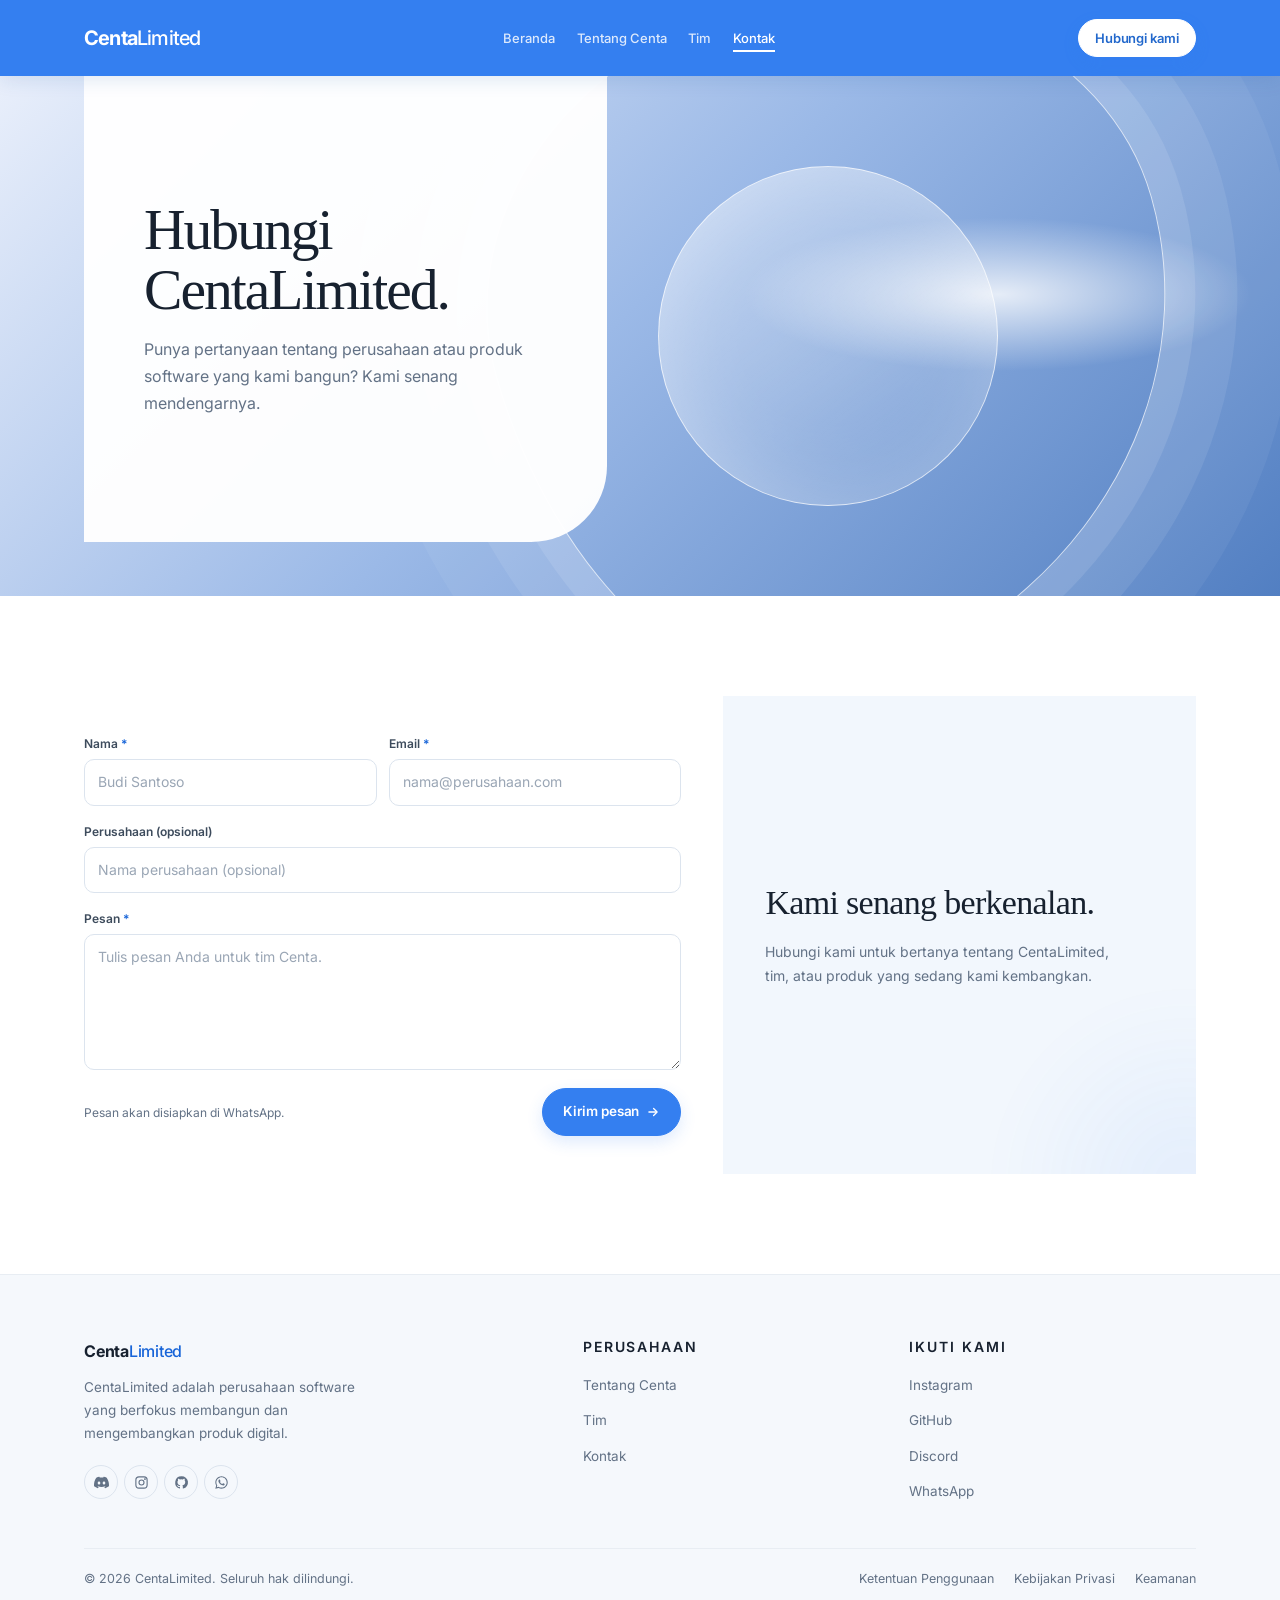
==== contact.html @ 68dae4d6 "Add files via upload" ====
<!DOCTYPE html>
<html lang="id"><head>
  <meta charset="UTF-8"><meta name="viewport" content="width=device-width, initial-scale=1, viewport-fit=cover"><meta name="theme-color" content="#347ff0">
  <meta name="description" content="Hubungi CentaLimited untuk bertanya tentang perusahaan, tim, atau produk software kami."><title>Kontak — CentaLimited</title>
  <link rel="preconnect" href="https://fonts.googleapis.com"><link rel="preconnect" href="https://fonts.gstatic.com" crossorigin><link href="https://fonts.googleapis.com/css2?family=Inter:wght@400;500;600;700;800&family=JetBrains+Mono:wght@400;500&display=swap" rel="stylesheet"><link rel="stylesheet" href="styles.css">
</head><body>
<header class="site-header" id="siteHeader">
  <nav class="nav" aria-label="Navigasi utama">
    <a href="index.html" class="logo" aria-label="CentaLimited">Centa<span class="muted">Limited</span></a>
    <ul class="nav-links" id="navLinks"><li><a href="index.html">Beranda</a></li><li><a href="why.html">Tentang Centa</a></li><li><a href="team.html">Tim</a></li><li><a href="contact.html" class="active" aria-current="page">Kontak</a></li></ul>
    <div class="nav-actions"><a href="contact.html" class="btn btn-sm nav-contact">Hubungi kami</a><button class="burger" id="burger" type="button" aria-label="Buka menu" aria-expanded="false" aria-controls="mobileDrawer"><span></span></button></div>
  </nav>
</header>
<div class="mobile-drawer" id="mobileDrawer"><ul><li><a href="index.html">Beranda</a></li><li><a href="why.html">Tentang Centa</a></li><li><a href="team.html">Tim</a></li><li><a href="contact.html" aria-current="page">Kontak</a></li></ul><div class="drawer-cta"><a href="https://wa.me/6287867738173" target="_blank" rel="noopener noreferrer" class="btn btn-ghost btn-block">Hubungi kami</a></div></div>
<main class="page-main content-page">
<section class="page-feature-hero page-feature-contact">
  <div class="page-feature-art" aria-hidden="true"></div>
  <div class="wrap page-feature-wrap">
    <div class="page-feature-panel">
      <h1>Hubungi CentaLimited.</h1>
      <p>Punya pertanyaan tentang perusahaan atau produk software yang kami bangun? Kami senang mendengarnya.</p>
    </div>
  </div>
</section>

<section class="section section-alt" id="contact">
    <div class="wrap">
      

      <div class="contact-wrap">
        <form class="contact-form" id="contactForm" novalidate>
          <div class="form-row">
            <div class="form-field">
              <label for="contact-name">Nama <span class="req">*</span></label>
              <input id="contact-name" name="name" type="text" placeholder="Budi Santoso" autocomplete="name" required>
            </div>
            <div class="form-field">
              <label for="contact-email">Email <span class="req">*</span></label>
              <input id="contact-email" name="email" type="email" placeholder="nama@perusahaan.com" autocomplete="email" required>
            </div>
          </div>

          <div class="form-field">
            <label for="contact-company">Perusahaan (opsional)</label>
            <input id="contact-company" name="company" type="text" placeholder="Nama perusahaan (opsional)" autocomplete="organization">
          </div>

          <div class="form-field">
            <label for="contact-message">Pesan <span class="req">*</span></label>
            <textarea id="contact-message" name="message" rows="5" placeholder="Tulis pesan Anda untuk tim Centa." required></textarea>
          </div>

          <div class="form-actions">
            <span class="form-note">Pesan akan disiapkan di WhatsApp.</span>
            <button type="submit" class="btn">
              Kirim pesan
              <svg viewBox="0 0 24 24" fill="none" stroke="currentColor" stroke-width="2.2" stroke-linecap="round" stroke-linejoin="round">
                <path d="M5 12h13"/>
                <path d="m13 6 6 6-6 6"/>
              </svg>
            </button>
          </div>
        </form>

        <aside class="contact-side">
          <div class="contact-side-inner">
            <h3>Kami senang berkenalan.</h3>
            <p>Hubungi kami untuk bertanya tentang CentaLimited, tim, atau produk yang sedang kami kembangkan.</p>

          </div>
        </aside>
      </div>
    </div>
  </section>
</main>
<footer class="site-footer">
  <div class="wrap">
    <div class="footer-top">
      <div class="footer-brand">
        <a href="index.html" class="logo" aria-label="Centa Limited">
          Centa<span class="muted">Limited</span>
        </a>
        <p>CentaLimited adalah perusahaan software yang berfokus membangun dan mengembangkan produk digital.</p>
        <div class="socials">
          <a href="https://discord.com/users/centa.ltd" target="_blank" rel="noopener noreferrer" aria-label="Discord">
            <svg viewBox="0 0 24 24" fill="currentColor"><path d="M20.317 4.369a19.79 19.79 0 0 0-4.885-1.515.074.074 0 0 0-.079.037c-.21.375-.444.864-.608 1.25a18.27 18.27 0 0 0-5.487 0 12.64 12.64 0 0 0-.617-1.25.077.077 0 0 0-.079-.037A19.736 19.736 0 0 0 3.677 4.37a.07.07 0 0 0-.032.027C.533 9.046-.32 13.58.099 18.057a.082.082 0 0 0 .031.057 19.9 19.9 0 0 0 5.993 3.03.078.078 0 0 0 .084-.028c.462-.63.874-1.295 1.226-1.994a.076.076 0 0 0-.041-.106 13.107 13.107 0 0 1-1.872-.892.077.077 0 0 1-.008-.128c.126-.094.252-.192.372-.291a.074.074 0 0 1 .077-.01c3.928 1.793 8.18 1.793 12.062 0a.074.074 0 0 1 .078.009c.12.099.246.198.373.292a.077.077 0 0 1-.006.127 12.3 12.3 0 0 1-1.873.891.077.077 0 0 0-.041.107c.36.698.772 1.362 1.225 1.993a.076.076 0 0 0 .084.028 19.839 19.839 0 0 0 6.002-3.03.077.077 0 0 0 .032-.054c.5-5.177-.838-9.674-3.549-13.66a.061.061 0 0 0-.031-.03zM8.02 15.33c-1.183 0-2.157-1.085-2.157-2.419 0-1.333.956-2.419 2.157-2.419 1.21 0 2.176 1.096 2.157 2.42 0 1.333-.956 2.418-2.157 2.418zm7.975 0c-1.183 0-2.157-1.085-2.157-2.419 0-1.333.955-2.419 2.157-2.419 1.21 0 2.176 1.096 2.157 2.42 0 1.333-.946 2.418-2.157 2.418z"/></svg>
          </a>
          <a href="https://instagram.com/centa.ltd" target="_blank" rel="noopener noreferrer" aria-label="Instagram">
            <svg viewBox="0 0 24 24" fill="none" stroke="currentColor" stroke-width="1.8"><rect x="3" y="3" width="18" height="18" rx="5"/><circle cx="12" cy="12" r="4"/><circle cx="17.5" cy="6.5" r="0.6" fill="currentColor"/></svg>
          </a>
          <a href="https://github.com/centalimited" target="_blank" rel="noopener noreferrer" aria-label="GitHub">
            <svg viewBox="0 0 24 24" fill="currentColor"><path d="M12 2a10 10 0 0 0-3.2 19.5c.5.1.7-.2.7-.5v-1.8c-2.8.6-3.4-1.3-3.4-1.3-.5-1.1-1.1-1.5-1.1-1.5-.9-.6.1-.6.1-.6 1 .1 1.5 1 1.5 1 .9 1.5 2.3 1.1 2.9.8.1-.6.4-1.1.6-1.3-2.2-.3-4.6-1.1-4.6-5 0-1.1.4-2 1-2.7-.1-.3-.5-1.3.1-2.6 0 0 .8-.3 2.7 1a9 9 0 0 1 4.9 0c1.9-1.3 2.7-1 2.7-1 .6 1.3.2 2.3.1 2.6.6.7 1 1.6 1 2.7 0 3.9-2.4 4.7-4.6 5 .4.3.7 1 .7 2v2.9c0 .3.2.6.7.5A10 10 0 0 0 12 2Z"/></svg>
          </a>
          <a href="https://wa.me/6287867738173" target="_blank" rel="noopener noreferrer" aria-label="WhatsApp">
            <svg viewBox="0 0 24 24" fill="currentColor"><path d="M19.05 4.91A9.816 9.816 0 0 0 12.04 2c-5.46 0-9.91 4.45-9.91 9.91 0 1.75.46 3.45 1.32 4.95L2.05 22l5.25-1.38c1.45.79 3.08 1.21 4.74 1.21 5.46 0 9.91-4.45 9.91-9.91 0-2.65-1.03-5.14-2.9-7.01zm-7.01 15.24c-1.48 0-2.93-.4-4.2-1.15l-.3-.18-3.12.82.83-3.04-.2-.31a8.264 8.264 0 0 1-1.26-4.38c0-4.54 3.7-8.24 8.24-8.24 2.2 0 4.27.86 5.82 2.42a8.183 8.183 0 0 1 2.41 5.83c.02 4.54-3.68 8.23-8.22 8.23zm4.52-6.16c-.25-.12-1.47-.72-1.69-.81-.23-.08-.39-.12-.56.12-.17.25-.64.81-.78.97-.14.17-.29.19-.54.06-.25-.12-1.05-.39-1.99-1.23-.74-.66-1.23-1.47-1.38-1.72-.14-.25-.02-.38.11-.51.11-.11.25-.29.37-.43.12-.14.17-.25.25-.41.08-.17.04-.31-.02-.43-.06-.12-.56-1.34-.76-1.84-.2-.48-.41-.42-.56-.43h-.48c-.17 0-.43.06-.66.31-.22.25-.86.85-.86 2.07 0 1.22.89 2.4 1.01 2.56.12.17 1.75 2.67 4.23 3.74.59.26 1.05.41 1.41.52.59.19 1.13.16 1.56.1.48-.07 1.47-.6 1.67-1.18.21-.58.21-1.07.14-1.18-.06-.11-.22-.17-.47-.29z"/></svg>
          </a>
        </div>
      </div>

      <div class="footer-col">
        <h4>Perusahaan</h4>
        <ul>
          <li><a href="why.html">Tentang Centa</a></li>
          <li><a href="team.html">Tim</a></li>
          <li><a href="contact.html">Kontak</a></li>
        </ul>
      </div>

      <div class="footer-col">
        <h4>Ikuti Kami</h4>
        <ul>
          <li><a href="https://instagram.com/centa.ltd" target="_blank" rel="noopener noreferrer">Instagram</a></li>
          <li><a href="https://github.com/centalimited" target="_blank" rel="noopener noreferrer">GitHub</a></li>
          <li><a href="https://discord.com/users/centa.ltd" target="_blank" rel="noopener noreferrer">Discord</a></li>
          <li><a href="https://wa.me/6287867738173" target="_blank" rel="noopener noreferrer">WhatsApp</a></li>
        </ul>
      </div>
    </div>

    <div class="footer-bottom">
      <p>© <span id="year">2026</span> CentaLimited. Seluruh hak dilindungi.</p>
      <div class="legal">
        <a href="legal.html#terms">Ketentuan Penggunaan</a>
        <a href="legal.html#privacy">Kebijakan Privasi</a>
        <a href="legal.html#security">Keamanan</a>
      </div>
    </div>
  </div>
</footer>
<button class="to-top" id="toTop" type="button" aria-label="Kembali ke atas"><svg viewBox="0 0 24 24" fill="none" stroke="currentColor" stroke-width="2.2" stroke-linecap="round" stroke-linejoin="round"><path d="M12 19V5"/><path d="m5 12 7-7 7 7"/></svg></button>
<script src="script.js" defer></script>
</body></html>
---- styles.css ----
:root{
  --accent:#4169E1;
  --accent-bright:#5A7FEF;
  --accent-line:rgba(65,105,225,0.28);
  --accent-dim:rgba(65,105,225,0.09);

  --bg:#030305;
  --bg-alt:#050508;
  --panel:#0a0b0e;
  --panel-2:#0e0f13;

  --border:#14151a;
  --border-2:#1e2028;
  --border-3:#2a2d38;

  --text:#e9ebef;
  --text-2:#c2c6cf;
  --text-dim:#8b8f9a;
  --text-faint:#5a5e68;
  --text-ghost:#3a3d47;

  --green:#34d399;

  --radius:8px;
  --radius-lg:12px;
  --radius-pill:999px;

  --maxw:1180px;
  --gutter:28px;

  --ease:cubic-bezier(.2,.6,.3,1);
  --font-sans:'Inter',-apple-system,BlinkMacSystemFont,'Segoe UI',Roboto,sans-serif;
  --font-mono:'JetBrains Mono',ui-monospace,monospace;
}

*,
*::before,
*::after{
  margin:0;
  padding:0;
  box-sizing:border-box;
}

html{
  scroll-behavior:smooth;
  scroll-padding-top:90px;
  -webkit-text-size-adjust:100%;
}

body{
  background:var(--bg);
  color:var(--text);
  font-family:var(--font-sans);
  font-size:15.5px;
  line-height:1.6;
  letter-spacing:-0.005em;
  overflow-x:hidden;
  -webkit-font-smoothing:antialiased;
  -moz-osx-font-smoothing:grayscale;
}

body::before{
  content:"";
  position:fixed;
  inset:0;
  background-image:
    linear-gradient(rgba(255,255,255,0.018) 1px, transparent 1px),
    linear-gradient(90deg, rgba(255,255,255,0.018) 1px, transparent 1px);
  background-size:80px 80px;
  -webkit-mask-image:radial-gradient(ellipse 90% 55% at 50% 0%, #000 0%, transparent 70%);
  mask-image:radial-gradient(ellipse 90% 55% at 50% 0%, #000 0%, transparent 70%);
  pointer-events:none;
  z-index:0;
}

a{color:inherit;text-decoration:none;}
ul{list-style:none;}
img{max-width:100%;display:block;height:auto;}
button{font:inherit;color:inherit;background:none;border:none;cursor:pointer;}
input,select,textarea{font:inherit;color:inherit;}

::selection{background:var(--accent);color:#fff;}
:focus-visible{outline:2px solid var(--accent-bright);outline-offset:3px;border-radius:4px;}

::-webkit-scrollbar{width:10px;height:10px;}
::-webkit-scrollbar-track{background:var(--bg);}
::-webkit-scrollbar-thumb{background:var(--border-2);border-radius:6px;border:2px solid var(--bg);}
::-webkit-scrollbar-thumb:hover{background:var(--border-3);}

.wrap{
  width:100%;
  max-width:var(--maxw);
  margin:0 auto;
  padding:0 var(--gutter);
  position:relative;
}

h1,h2,h3,h4{
  font-weight:700;
  line-height:1.2;
  letter-spacing:-0.02em;
  color:var(--text);
}

h1{font-size:clamp(34px,5.4vw,58px);letter-spacing:-0.03em;}
h2{font-size:clamp(24px,3.4vw,36px);letter-spacing:-0.025em;}
h3{font-size:17px;}

p{color:var(--text-dim);}

.section{
  position:relative;
  z-index:1;
  padding:96px 0;
}

.content-page > .section{
  padding:clamp(52px,7vw,76px) 0 clamp(60px,8vw,88px);
}

.content-page > .section > .wrap{
  max-width:1000px;
}

.content-page .section-head{
  max-width:720px;
  margin-bottom:36px;
}

.content-page .section-head h1{
  max-width:680px;
  margin-bottom:10px;
  font-size:clamp(32px,4.3vw,48px);
}

.content-page .section-desc{
  max-width:620px;
  font-size:15px;
}

.section-alt{
  background:var(--bg-alt);
  border-top:1px solid var(--border);
  border-bottom:1px solid var(--border);
}

.section-head{
  max-width:640px;
  margin-bottom:48px;
}

.section-head h2{
  margin-bottom:12px;
}

.section-desc{
  color:var(--text-dim);
  font-size:15.5px;
  line-height:1.7;
  max-width:560px;
}

.section-desc a{
  color:var(--accent-bright);
  text-decoration:underline;
  text-underline-offset:3px;
}

.announce{
  position:relative;
  z-index:60;
  background:#08090c;
  border-bottom:1px solid var(--border);
  color:var(--text-dim);
  font-size:13px;
  text-align:center;
  padding:9px 18px;
  letter-spacing:0.005em;
}

.announce a{
  color:var(--accent-bright);
  text-decoration:underline;
  text-underline-offset:3px;
  font-weight:500;
}

.announce a:hover{color:#fff;}

.site-header{
  position:sticky;
  top:0;
  z-index:50;
  background:rgba(3,3,5,0.78);
  backdrop-filter:blur(14px);
  -webkit-backdrop-filter:blur(14px);
  border-bottom:1px solid var(--border);
  transition:background .3s var(--ease), border-color .3s var(--ease);
}

.site-header.scrolled{
  background:rgba(3,3,5,0.92);
  border-bottom-color:var(--border-2);
}

.nav{
  display:flex;
  align-items:center;
  justify-content:space-between;
  height:68px;
  max-width:var(--maxw);
  margin:0 auto;
  padding:0 var(--gutter);
}

.logo{
  font-size:16px;
  font-weight:700;
  letter-spacing:-0.015em;
  color:var(--text);
  display:inline-flex;
  align-items:baseline;
  gap:0;
}

.logo .muted{color:var(--accent-bright);font-weight:500;margin-left:0;}

.nav-links{
  display:flex;
  align-items:center;
  gap:clamp(10px,1.4vw,20px);
}

.nav-links a{
  font-size:12.5px;
  color:var(--text-dim);
  font-weight:500;
  transition:color .2s var(--ease);
  position:relative;
}

.nav-links a:hover{color:var(--text);}

.nav-links a.active{color:var(--text);}

.nav-links a.active::after{
  content:"";
  position:absolute;
  left:0;
  right:0;
  bottom:-6px;
  height:1px;
  background:var(--accent);
}

.nav-actions{
  display:flex;
  align-items:center;
  gap:14px;
}

.support-link{
  font-size:13.5px;
  color:var(--text-dim);
  font-weight:500;
  transition:color .2s var(--ease);
}

.support-link:hover{color:var(--text);}

.burger{
  display:none;
  width:38px;
  height:38px;
  border:1px solid var(--border-2);
  border-radius:6px;
  align-items:center;
  justify-content:center;
  transition:border-color .2s var(--ease), background .2s var(--ease);
}

.burger:hover{
  border-color:var(--accent-line);
}

.burger span{
  position:relative;
  display:block;
  width:16px;
  height:1.5px;
  background:var(--text);
  border-radius:2px;
}

.burger span::before,
.burger span::after{
  content:"";
  position:absolute;
  left:0;
  width:16px;
  height:1.5px;
  background:var(--text);
  border-radius:2px;
  transition:transform .3s var(--ease), top .3s var(--ease);
}

.burger span::before{top:-5px;}
.burger span::after{top:5px;}

.burger.open span{background:transparent;}

.burger.open span::before{top:0;transform:rotate(45deg);}
.burger.open span::after{top:0;transform:rotate(-45deg);}

.mobile-drawer{
  position:fixed;
  top:68px;
  left:0;
  right:0;
  background:var(--bg-alt);
  border-bottom:1px solid var(--border);
  padding:18px var(--gutter) 24px;
  transform:translateY(-120%);
  opacity:0;
  visibility:hidden;
  transition:transform .35s var(--ease), opacity .25s var(--ease), visibility .25s;
  z-index:49;
  max-height:calc(100dvh - 68px);
  overflow-y:auto;
}

.mobile-drawer.open{
  transform:translateY(0);
  opacity:1;
  visibility:visible;
}

.mobile-drawer ul{
  display:flex;
  flex-direction:column;
  gap:2px;
  margin-bottom:16px;
}

.mobile-drawer a{
  display:block;
  padding:11px 10px;
  font-size:14.5px;
  font-weight:500;
  color:var(--text-2);
  border-radius:6px;
  transition:background .2s var(--ease), color .2s var(--ease);
}

.mobile-drawer a:hover{
  background:var(--accent-dim);
  color:var(--text);
}

.mobile-drawer .drawer-cta{
  display:flex;
  flex-direction:column;
  gap:8px;
  padding-top:14px;
  border-top:1px solid var(--border);
}

.btn{
  display:inline-flex;
  align-items:center;
  justify-content:center;
  gap:7px;
  font-size:13.5px;
  font-weight:600;
  letter-spacing:-0.005em;
  padding:10px 18px;
  border-radius:6px;
  border:1px solid transparent;
  background:var(--accent);
  color:#fff;
  cursor:pointer;
  white-space:nowrap;
  transition:background .2s var(--ease), border-color .2s var(--ease), transform .2s var(--ease);
}

.btn:hover{
  background:var(--accent-bright);
  transform:translateY(-1px);
}

.btn:active{transform:translateY(0);}

.btn svg{width:14px;height:14px;flex-shrink:0;}

.btn-ghost{
  background:transparent;
  color:var(--text);
  border:1px solid var(--border-2);
}

.btn-ghost:hover{
  background:rgba(255,255,255,0.02);
  border-color:var(--border-3);
}

.btn-sm{padding:8px 14px;font-size:13px;}
.btn-lg{padding:12px 22px;font-size:14px;}
.btn-block{width:100%;}

.hero{
  position:relative;
  z-index:1;
  padding:110px var(--gutter) 80px;
  text-align:center;
}

.hero-inner{
  max-width:var(--maxw);
  margin:0 auto;
}

.hero-title{
  font-size:clamp(34px,5.6vw,62px);
  font-weight:700;
  line-height:1.1;
  letter-spacing:-0.035em;
  max-width:860px;
  margin:0 auto 20px;
  min-height:2.3em;
  text-align:center;
}

.hero-sub{
  max-width:580px;
  margin:0 auto 32px;
  color:var(--text-dim);
  font-size:16px;
  line-height:1.7;
}

.hero-ctas{
  display:flex;
  gap:10px;
  justify-content:center;
  flex-wrap:wrap;
}

.stats{
  border-top:1px solid var(--border);
  border-bottom:1px solid var(--border);
  background:var(--bg-alt);
  position:relative;
  z-index:1;
}

.stats-grid{
  display:grid;
  grid-template-columns:repeat(4,1fr);
}

.stat{
  padding:32px 22px;
  text-align:center;
  border-right:1px solid var(--border);
  transition:background .25s var(--ease);
}

.stat:last-child{border-right:none;}

.stat:hover{background:rgba(255,255,255,0.01);}

.stat-value{
  font-size:clamp(26px,2.8vw,34px);
  font-weight:700;
  letter-spacing:-0.03em;
  color:var(--text);
  line-height:1.1;
  margin-bottom:4px;
}

.stat-value .suffix{
  color:var(--accent-bright);
  font-size:0.72em;
  margin-left:1px;
}

.stat-label{
  font-size:12.5px;
  color:var(--text-faint);
  font-weight:500;
}

.why-grid{
  display:grid;
  grid-template-columns:repeat(5,1fr);
  gap:1px;
  background:var(--border);
  border:1px solid var(--border);
  border-radius:var(--radius-lg);
  overflow:hidden;
}

.why-card{
  background:var(--panel);
  padding:26px 22px;
  display:flex;
  flex-direction:column;
  gap:10px;
  min-height:190px;
  transition:background .25s var(--ease);
}

.why-card:hover{background:var(--panel-2);}

.why-icon{
  width:32px;
  height:32px;
  color:var(--accent-bright);
  margin-bottom:6px;
}

.why-card h3{
  font-size:15px;
  font-weight:600;
}

.why-card p{
  font-size:13px;
  color:var(--text-dim);
  line-height:1.65;
}

.service-grid{
  display:grid;
  grid-template-columns:repeat(3,1fr);
  gap:14px;
}

.service-card{
  background:var(--panel);
  border:1px solid var(--border);
  border-radius:var(--radius-lg);
  padding:26px 24px;
  display:flex;
  flex-direction:column;
  gap:12px;
  transition:border-color .25s var(--ease), background .25s var(--ease);
}

.service-card:hover{
  border-color:var(--border-3);
  background:var(--panel-2);
}

.service-icon{
  width:36px;
  height:36px;
  border:1px solid var(--border-2);
  border-radius:6px;
  background:rgba(65,105,225,0.06);
  display:flex;
  align-items:center;
  justify-content:center;
  color:var(--accent-bright);
  flex-shrink:0;
}

.service-icon svg{width:17px;height:17px;}

.service-card h3{
  font-size:16px;
  font-weight:600;
}

.service-card p{
  font-size:13.5px;
  color:var(--text-dim);
  line-height:1.7;
  flex-grow:1;
}

.service-link{
  display:inline-flex;
  align-items:center;
  gap:5px;
  font-size:13px;
  font-weight:500;
  color:var(--accent-bright);
  margin-top:4px;
}

.service-link svg{
  width:13px;
  height:13px;
  transition:transform .25s var(--ease);
}

.service-card:hover .service-link svg{transform:translateX(3px);}

.process-list{
  display:grid;
  grid-template-columns:repeat(4,1fr);
  border-top:1px solid var(--border);
}

.process-step{
  padding:32px 24px 36px;
  border-right:1px solid var(--border);
  border-bottom:1px solid var(--border);
  transition:background .25s var(--ease);
}

.process-step:first-child{border-left:1px solid var(--border);}

.process-step:hover{background:rgba(255,255,255,0.01);}

.process-step h3{
  font-size:15.5px;
  font-weight:600;
  margin-bottom:8px;
}

.process-step p{
  font-size:13px;
  color:var(--text-dim);
  line-height:1.7;
}

.team-grid{
  display:grid;
  grid-template-columns:repeat(2,1fr);
  gap:16px;
  max-width:720px;
  margin:0 auto;
}

.team-card{
  background:var(--panel);
  border:1px solid var(--border);
  border-radius:var(--radius-lg);
  padding:20px;
  display:flex;
  flex-direction:column;
  gap:14px;
  transition:border-color .25s var(--ease);
}

.team-card:hover{border-color:var(--border-3);}

.team-photo{
  width:100%;
  aspect-ratio:1/1;
  border-radius:6px;
  background:var(--panel-2);
  border:1px solid var(--border);
  overflow:hidden;
  position:relative;
}

.team-photo img{
  width:100%;
  height:100%;
  object-fit:cover;
}

.team-photo .placeholder{
  position:absolute;
  inset:0;
  display:flex;
  align-items:center;
  justify-content:center;
  color:var(--text-ghost);
  font-family:var(--font-mono);
  font-size:14px;
  letter-spacing:0.1em;
}

.team-info{
  display:flex;
  flex-direction:column;
  gap:3px;
}

.team-role{
  font-size:11px;
  color:var(--accent-bright);
  font-weight:600;
  letter-spacing:0.1em;
  text-transform:uppercase;
}

.team-card h3{
  font-size:17px;
  font-weight:600;
}

.team-card p{
  font-size:13.5px;
  color:var(--text-dim);
  line-height:1.65;
  flex-grow:1;
}

.testi-grid{
  display:grid;
  grid-template-columns:repeat(3,1fr);
  gap:14px;
}

.testi-card{
  background:var(--panel);
  border:1px solid var(--border);
  border-radius:var(--radius-lg);
  padding:24px 22px;
  display:flex;
  flex-direction:column;
  gap:16px;
  transition:border-color .25s var(--ease);
}

.testi-card:hover{border-color:var(--border-3);}

.testi-stars{
  display:flex;
  gap:2px;
  color:var(--accent-bright);
}

.testi-stars svg{width:12px;height:12px;}

.testi-quote{
  font-size:14px;
  color:var(--text-2);
  line-height:1.75;
  flex-grow:1;
}

.testi-person{
  display:flex;
  align-items:center;
  gap:10px;
  padding-top:16px;
  border-top:1px solid var(--border);
}

.testi-avatar{
  width:32px;
  height:32px;
  border-radius:50%;
  background:var(--border-2);
  display:flex;
  align-items:center;
  justify-content:center;
  font-size:12px;
  font-weight:600;
  color:var(--text-2);
  flex-shrink:0;
}

.testi-meta{
  display:flex;
  flex-direction:column;
  gap:1px;
}

.testi-name{
  font-size:13.5px;
  font-weight:600;
  color:var(--text);
}

.testi-role{
  font-size:12px;
  color:var(--text-faint);
}

.faq-list{
  border-top:1px solid var(--border);
  max-width:780px;
  margin:0 auto;
}

.faq-item{border-bottom:1px solid var(--border);}

.faq-q{
  width:100%;
  display:flex;
  align-items:center;
  justify-content:space-between;
  gap:20px;
  padding:20px 2px;
  text-align:left;
  font-size:15px;
  font-weight:500;
  color:var(--text);
  transition:color .2s var(--ease);
}

.faq-q:hover{color:var(--accent-bright);}

.faq-q .plus{
  position:relative;
  width:18px;
  height:18px;
  flex-shrink:0;
}

.faq-q .plus::before,
.faq-q .plus::after{
  content:"";
  position:absolute;
  top:50%;
  left:50%;
  background:var(--text-dim);
  border-radius:2px;
  transition:transform .3s var(--ease), background .3s var(--ease);
}

.faq-q .plus::before{
  width:10px;
  height:1.5px;
  transform:translate(-50%,-50%);
}

.faq-q .plus::after{
  width:1.5px;
  height:10px;
  transform:translate(-50%,-50%);
}

.faq-item.open .faq-q{color:var(--text);}

.faq-item.open .faq-q .plus::before,
.faq-item.open .faq-q .plus::after{
  background:var(--accent-bright);
}

.faq-item.open .faq-q .plus::after{
  transform:translate(-50%,-50%) rotate(90deg);
}

.faq-a{
  max-height:0;
  overflow:hidden;
  transition:max-height .35s var(--ease);
}

.faq-a-inner{
  padding:0 2px 20px;
  font-size:14px;
  color:var(--text-dim);
  line-height:1.75;
  max-width:640px;
}

.contact-wrap{
  display:grid;
  grid-template-columns:1.1fr 0.9fr;
  border:1px solid var(--border);
  background:var(--panel);
  border-radius:var(--radius-lg);
  overflow:hidden;
}

.contact-form{
  padding:32px;
  border-right:1px solid var(--border);
  display:flex;
  flex-direction:column;
  gap:16px;
}

.form-row{
  display:grid;
  grid-template-columns:1fr 1fr;
  gap:12px;
}

.form-field{
  display:flex;
  flex-direction:column;
  gap:6px;
}

.form-field label{
  font-size:12px;
  font-weight:600;
  color:var(--text-2);
}

.form-field .req{color:var(--accent-bright);}

.form-field input,
.form-field select,
.form-field textarea{
  width:100%;
  border:1px solid var(--border-2);
  background:#08090c;
  color:var(--text);
  border-radius:6px;
  padding:11px 13px;
  font-size:14px;
  outline:none;
  transition:border-color .2s var(--ease), box-shadow .2s var(--ease);
  resize:vertical;
}

.form-field input::placeholder,
.form-field textarea::placeholder{color:var(--text-ghost);}

.form-field input:hover,
.form-field select:hover,
.form-field textarea:hover{border-color:var(--border-3);}

.form-field input:focus,
.form-field select:focus,
.form-field textarea:focus{
  border-color:var(--accent);
  box-shadow:0 0 0 3px var(--accent-dim);
}

.form-field select{
  appearance:none;
  -webkit-appearance:none;
  background-image:url("data:image/svg+xml,%3Csvg xmlns='http://www.w3.org/2000/svg' viewBox='0 0 24 24' fill='none' stroke='%235a5e68' stroke-width='2'%3E%3Cpath d='M6 9l6 6 6-6'/%3E%3C/svg%3E");
  background-repeat:no-repeat;
  background-position:right 12px center;
  background-size:14px;
  padding-right:36px;
  cursor:pointer;
}

.form-actions{
  display:flex;
  align-items:center;
  justify-content:space-between;
  gap:14px;
  margin-top:2px;
  flex-wrap:wrap;
}

.form-note{
  font-size:12px;
  color:var(--text-faint);
}

.contact-side{
  position:relative;
  overflow:hidden;
  background:#07080b;
  display:flex;
}

.contact-side::after{
  content:"";
  position:absolute;
  width:420px;
  height:420px;
  right:-200px;
  bottom:-220px;
  background:radial-gradient(circle, var(--accent), transparent 65%);
  opacity:0.10;
  filter:blur(30px);
  pointer-events:none;
}

.contact-side-inner{
  position:relative;
  z-index:2;
  padding:40px 36px;
  width:100%;
  display:flex;
  flex-direction:column;
  justify-content:center;
  gap:16px;
}

.contact-side h3{
  font-size:clamp(20px,2.2vw,26px);
  line-height:1.25;
  letter-spacing:-0.02em;
  max-width:340px;
}

.contact-side p{
  font-size:14px;
  line-height:1.7;
  color:var(--text-dim);
  max-width:360px;
}

.contact-info{
  display:flex;
  flex-direction:column;
  gap:10px;
  margin-top:12px;
  padding-top:20px;
  border-top:1px solid var(--border);
}

.contact-info-item{
  display:flex;
  align-items:center;
  gap:10px;
  font-size:13.5px;
  color:var(--text-dim);
  transition:color .2s var(--ease);
}

a.contact-info-item:hover{color:var(--text);}

.contact-info-item svg{
  width:15px;
  height:15px;
  color:var(--accent-bright);
  flex-shrink:0;
}

.cta-banner{
  position:relative;
  z-index:1;
  padding:0 var(--gutter);
  margin:40px 0;
}

.cta-inner{
  max-width:var(--maxw);
  margin:0 auto;
  background:#07080b;
  border:1px solid var(--border);
  border-radius:var(--radius-lg);
  padding:44px 40px;
  display:flex;
  align-items:center;
  justify-content:space-between;
  gap:28px;
  flex-wrap:wrap;
  position:relative;
  overflow:hidden;
}

.cta-inner::after{
  content:"";
  position:absolute;
  width:400px;
  height:400px;
  right:-160px;
  top:-140px;
  background:radial-gradient(circle, var(--accent), transparent 65%);
  opacity:0.10;
  filter:blur(30px);
  pointer-events:none;
}

.cta-content{
  position:relative;
  z-index:1;
  max-width:540px;
}

.cta-content h2{
  font-size:clamp(22px,2.6vw,28px);
  margin-bottom:8px;
}

.cta-content p{
  color:var(--text-dim);
  font-size:14.5px;
  line-height:1.7;
}

.cta-actions{
  position:relative;
  z-index:1;
  display:flex;
  gap:10px;
  flex-wrap:wrap;
}

.site-footer{
  position:relative;
  z-index:1;
  background:var(--bg-alt);
  border-top:1px solid var(--border);
}

.footer-top{
  display:grid;
  grid-template-columns:1.6fr 1fr 1fr;
  gap:40px;
  padding:64px 0 44px;
}

.footer-brand{max-width:300px;}

.footer-brand .logo{margin-bottom:12px;}

.footer-brand p{
  color:var(--text-dim);
  font-size:13.5px;
  line-height:1.7;
  margin-bottom:20px;
}

.socials{
  display:flex;
  gap:6px;
}

.socials a{
  width:34px;
  height:34px;
  border:1px solid var(--border-2);
  border-radius:6px;
  display:flex;
  align-items:center;
  justify-content:center;
  color:var(--text-dim);
  transition:all .2s var(--ease);
}

.socials a:hover{
  color:var(--accent-bright);
  border-color:var(--accent-line);
  background:var(--accent-dim);
}

.socials svg{width:15px;height:15px;}

.footer-col h4{
  font-size:12px;
  font-weight:600;
  letter-spacing:0.14em;
  text-transform:uppercase;
  color:var(--text-faint);
  margin-bottom:16px;
}

.footer-col ul{
  display:flex;
  flex-direction:column;
  gap:10px;
}

.footer-col a{
  font-size:13.5px;
  color:var(--text-dim);
  transition:color .2s var(--ease);
}

.footer-col a:hover{color:var(--accent-bright);}

.footer-bottom{
  border-top:1px solid var(--border);
  padding:20px 0;
  display:flex;
  align-items:center;
  justify-content:space-between;
  gap:14px;
  flex-wrap:wrap;
}

.footer-bottom p{
  font-size:12.5px;
  color:var(--text-faint);
}

.footer-bottom .legal{
  display:flex;
  gap:20px;
  flex-wrap:wrap;
}

.footer-bottom .legal a{
  font-size:12.5px;
  color:var(--text-faint);
  transition:color .2s var(--ease);
}

.footer-bottom .legal a:hover{color:var(--accent-bright);}

.to-top{
  position:fixed;
  bottom:22px;
  right:22px;
  z-index:90;
  width:40px;
  height:40px;
  border-radius:6px;
  background:var(--panel-2);
  border:1px solid var(--border-2);
  color:var(--text-dim);
  display:flex;
  align-items:center;
  justify-content:center;
  opacity:0;
  visibility:hidden;
  transform:translateY(10px);
  transition:all .3s var(--ease);
}

.to-top.visible{
  opacity:1;
  visibility:visible;
  transform:translateY(0);
}

.to-top:hover{
  color:var(--accent-bright);
  border-color:var(--accent-line);
}

.to-top svg{width:15px;height:15px;}

.reveal{
  opacity:0;
  transform:translateY(16px);
  transition:opacity .7s var(--ease), transform .7s var(--ease);
}

.reveal.visible{
  opacity:1;
  transform:translateY(0);
}

.reveal-delay-1{transition-delay:.06s;}
.reveal-delay-2{transition-delay:.12s;}
.reveal-delay-3{transition-delay:.18s;}
.reveal-delay-4{transition-delay:.24s;}

@media (max-width:1024px){
  .why-grid{grid-template-columns:repeat(3,1fr);}
  .service-grid{grid-template-columns:repeat(2,1fr);}
  .process-list{grid-template-columns:repeat(2,1fr);}
  .process-step:nth-child(2){border-right:1px solid var(--border);}
  .testi-grid{grid-template-columns:repeat(2,1fr);}
  .footer-top{grid-template-columns:1.4fr 1fr 1fr;gap:32px;}
  .footer-brand{grid-column:1 / -1;max-width:100%;}
}

@media (max-width:1100px){
  .nav-links{display:none;}
  .burger{display:inline-flex;}
  .support-link{display:none;}
  .nav-contact{display:none;}

  .stats-grid{grid-template-columns:repeat(2,1fr);}
  .stat:nth-child(2){border-right:none;}
  .stat:nth-child(1),
  .stat:nth-child(2){border-bottom:1px solid var(--border);}

  .contact-wrap{grid-template-columns:1fr;}
  .contact-form{border-right:none;border-bottom:1px solid var(--border);}

  .team-grid{grid-template-columns:1fr;max-width:400px;}
}

@media (max-width:720px){
  :root{--gutter:20px;}

  .section{padding:72px 0;}
  .section-head{margin-bottom:36px;}

  .hero{padding:80px var(--gutter) 60px;}

  .why-grid{grid-template-columns:repeat(2,1fr);}
  .why-card{min-height:auto;padding:22px 18px;}

  .service-grid{grid-template-columns:1fr;}

  .process-list{grid-template-columns:1fr;}
  .process-step{border-right:1px solid var(--border);}

  .testi-grid{grid-template-columns:1fr;}

  .form-row{grid-template-columns:1fr;}

  .contact-form{padding:24px 20px;}
  .contact-side-inner{padding:32px 24px;}

  .footer-top{grid-template-columns:1fr 1fr;gap:28px;padding:48px 0 36px;}
  .footer-brand{grid-column:1 / -1;}

  .footer-bottom{flex-direction:column;align-items:flex-start;gap:10px;}

  .cta-inner{padding:32px 22px;flex-direction:column;align-items:flex-start;}
}

@media (max-width:520px){
  .why-grid{grid-template-columns:1fr;}
  .stats-grid{grid-template-columns:1fr;}
  .stat{border-right:none;border-bottom:1px solid var(--border);padding:24px 18px;}
  .stat:last-child{border-bottom:none;}
  .footer-top{grid-template-columns:1fr;}

  .hero-title{font-size:clamp(28px,8vw,40px);min-height:3.2em;}
  .hero-ctas{flex-direction:column;align-items:stretch;}
  .hero-ctas .btn{width:100%;}

}

@media (prefers-reduced-motion: reduce){
  html{scroll-behavior:auto;}

  *,
  *::before,
  *::after{
    animation-duration:0.001ms !important;
    animation-iteration-count:1 !important;
    transition-duration:0.001ms !important;
  }

  .reveal{opacity:1;transform:none;}
}

  .legal-document{
    min-height:calc(100vh - 180px);
  }

  .legal-content{
    max-width:800px;
    margin:0 auto;
  }

  .legal-content > h1{
    margin-bottom:14px;
  }

  .legal-content > .section-desc{
    margin-bottom:36px;
  }

  .legal-entry{
    padding:28px 0;
    border-top:1px solid var(--border-2);
    scroll-margin-top:100px;
  }

  .legal-entry h2{
    margin-bottom:12px;
  }

  .legal-entry p + p{
    margin-top:12px;
  }

  .legal-entry a{
    color:var(--accent-bright);
    text-decoration:underline;
    text-underline-offset:3px;
  }

  .legal-back{
    display:inline-flex;
    margin-top:32px;
  }

:root{
  color-scheme:light;
  --accent:#347ff0;
  --accent-bright:#1764d8;
  --accent-line:rgba(52,127,240,.24);
  --accent-dim:rgba(52,127,240,.09);
  --bg:#fff;
  --bg-alt:#f5f8fc;
  --panel:#fff;
  --panel-2:#f7faff;
  --border:#e8edf3;
  --border-2:#dce4ee;
  --border-3:#c4d2e2;
  --text:#17212f;
  --text-2:#3d4b5c;
  --text-dim:#637286;
  --text-faint:#8794a5;
  --text-ghost:#9aa6b5;
  --green:#168a67;
  --radius:10px;
  --radius-lg:18px;
  --maxw:1240px;
  --gutter:clamp(20px,5vw,64px);
}

html{scroll-padding-top:80px;}

body{
  background:var(--bg);
  color:var(--text);
  font-size:16px;
  letter-spacing:0;
}

body::before{display:none;}

::selection{background:#347ff0;color:#fff;}

::-webkit-scrollbar-track{background:#f3f6fa;}
::-webkit-scrollbar-thumb{background:#cbd6e3;border-color:#f3f6fa;}
::-webkit-scrollbar-thumb:hover{background:#aab9ca;}

h1,h2,h3,h4{color:var(--text);}
h1,h2{font-family:Georgia,'Times New Roman',serif;font-weight:500;letter-spacing:-.035em;}
h1{font-size:clamp(40px,5.5vw,68px);line-height:1.04;}
h2{font-size:clamp(30px,3.6vw,46px);line-height:1.12;}
h3{font-size:18px;letter-spacing:-.015em;}
p{color:var(--text-dim);}

.section{padding:clamp(72px,9vw,120px) 0;}
.section-alt{background:var(--bg-alt);border-color:var(--border);}
.section-head{max-width:760px;margin-bottom:42px;}
.section-head h2{max-width:700px;margin-bottom:14px;}
.section-desc{font-size:16px;line-height:1.75;max-width:620px;color:var(--text-dim);}
.section-desc a{color:var(--accent-bright);}
.site-header{
  background:#347ff0;
  border:0;
  box-shadow:0 4px 18px rgba(21,80,160,.12);
  backdrop-filter:none;
  -webkit-backdrop-filter:none;
}

.site-header.scrolled{background:#2e76e7;border:0;}
.nav{height:76px;}
.site-header .logo{color:#fff;font-size:20px;letter-spacing:-.04em;}
.site-header .logo .muted{color:#fff;font-weight:500;}
.footer-brand .logo{color:var(--text);}
.footer-brand .logo .muted{color:var(--accent-bright);}
.nav-links{gap:clamp(12px,1.7vw,26px);}
.nav-links a{color:rgba(255,255,255,.83);font-size:13px;}
.nav-links a:hover,.nav-links a.active{color:#fff;}
.nav-links a.active::after{height:2px;background:#fff;}
.nav-actions .btn{background:#fff;color:#2268cc;border-color:#fff;}
.nav-actions .btn:hover{background:#eef5ff;border-color:#eef5ff;}
.burger{border-color:rgba(255,255,255,.38);}
.burger:hover{border-color:#fff;background:rgba(255,255,255,.12);}
.burger span,.burger span::before,.burger span::after{background:#fff;}
.burger.open span{background:transparent;}
.mobile-drawer{
  top:76px;
  background:#fff;
  border-bottom:1px solid var(--border);
  box-shadow:0 18px 32px rgba(22,42,72,.12);
  max-height:calc(100dvh - 76px);
}
.mobile-drawer a{color:var(--text-2);}
.mobile-drawer a:hover{background:#eff5ff;color:var(--accent-bright);}
.mobile-drawer .drawer-cta{border-color:var(--border);}
.mobile-drawer .btn-ghost{background:#fff;color:var(--text);border-color:var(--border-2);}

.btn{
  min-height:46px;
  padding:12px 20px;
  border-radius:var(--radius-pill);
  background:var(--accent);
  border-color:var(--accent);
  box-shadow:0 6px 16px rgba(52,127,240,.16);
}
.btn:hover{background:#206fe6;border-color:#206fe6;transform:translateY(-2px);}
.btn-ghost{background:transparent;color:var(--text);border-color:var(--border-2);box-shadow:none;}
.btn-ghost:hover{background:#f1f6fd;color:var(--text);border-color:#b9cbe0;}
.btn-sm{min-height:38px;padding:8px 16px;}
.btn-lg{min-height:50px;padding:14px 24px;font-size:14px;}

.hero{
  padding:clamp(64px,7vw,96px) var(--gutter) clamp(64px,6vw,88px);
  text-align:left;
  overflow:hidden;
  background:
    radial-gradient(ellipse at 78% 44%,rgba(91,160,255,.17),transparent 34%),
    linear-gradient(118deg,#f8fbff 0%,#f1f6fd 54%,#eaf3ff 100%);
}

.hero-inner{
  display:grid;
  grid-template-columns:minmax(0,1.05fr) minmax(320px,.95fr);
  align-items:center;
  gap:clamp(36px,7vw,96px);
  max-width:var(--maxw);
}

.hero-copy{position:relative;z-index:2;}
.hero-title{
  max-width:680px;
  min-height:1.15em;
  margin:0 0 22px;
  text-align:left;
  white-space:nowrap;
  font-size:clamp(42px,4.2vw,60px);
  line-height:1.02;
  letter-spacing:-.055em;
}
.hero-lead{max-width:490px;margin-bottom:30px;font-size:clamp(17px,1.8vw,20px);line-height:1.65;color:#586a80;}
.hero-ctas{justify-content:flex-start;gap:12px;}

.stats{background:#fff;border-color:var(--border);}
.stats-grid{grid-template-columns:repeat(4,minmax(0,1fr));}
.stat{padding:28px 16px;border-color:var(--border);}
.stat:hover,.process-step:hover{background:#f7faff;}
.stat-value{color:var(--text);}
.stat-label{color:var(--text-dim);}

.why-grid{gap:12px;background:transparent;border:0;border-radius:0;overflow:visible;}
.why-card,.service-card,.team-card,.testi-card{
  background:#fff;
  border:1px solid var(--border);
  border-radius:16px;
  box-shadow:0 6px 24px rgba(31,58,91,.035);
}
.why-card{min-height:220px;padding:28px 24px;}
.why-card:hover,.service-card:hover,.team-card:hover,.testi-card:hover{
  background:#fff;
  border-color:#c7d9ef;
  box-shadow:0 14px 36px rgba(31,83,145,.09);
  transform:translateY(-3px);
}
.why-icon,.service-icon,.service-link,.team-role,.testi-stars,.contact-info-item svg{color:var(--accent-bright);}
.why-card p,.service-card p,.team-card p{color:var(--text-dim);}
.service-grid{gap:18px;}
.service-card{padding:28px;gap:14px;}
.service-icon{width:44px;height:44px;border-radius:12px;background:#edf5ff;border-color:#dceaff;}
.service-icon svg{width:20px;height:20px;}
.service-card h3{font-size:19px;}
.service-card p{font-size:14px;line-height:1.75;}
.service-link{font-weight:600;}
.process-list{border-color:var(--border);}
.process-step{padding:30px 26px 34px;border-color:var(--border);}
.process-step p{color:var(--text-dim);}
.team-grid{gap:20px;max-width:800px;}
.team-card{padding:16px;gap:16px;}
.team-photo{aspect-ratio:1.18;border:0;border-radius:12px;background:#eef4fb;}
.team-card h3{color:var(--text);}
.testi-grid{gap:18px;}
.testi-card{padding:28px 26px;gap:18px;}
.testi-quote{color:var(--text-2);}
.testi-person{border-color:var(--border);}
.testi-avatar{background:#edf4ff;color:var(--accent-bright);}
.testi-name{color:var(--text);}
.testi-role{color:var(--text-dim);}
.faq-list{border-color:var(--border);}
.faq-item{border-color:var(--border);}
.faq-q{color:var(--text);font-size:16px;padding:22px 4px;}
.faq-a-inner{color:var(--text-dim);font-size:15px;}
.faq-q .plus::before,.faq-q .plus::after{background:#7b8da3;}

.contact-wrap{background:#fff;border:1px solid var(--border);border-radius:18px;box-shadow:0 12px 38px rgba(31,58,91,.06);}
.contact-form{border-color:var(--border);}
.form-field label{color:var(--text-2);}
.form-field input,.form-field select,.form-field textarea{
  background:#fff;
  color:var(--text);
  border-color:var(--border-2);
  border-radius:10px;
}
.form-field input::placeholder,.form-field textarea::placeholder{color:#9aa6b5;}
.form-field select{background-color:#fff;}
.form-note{color:var(--text-dim);}
.contact-side{background:#f0f6ff;}
.contact-side::after{opacity:.08;}
.contact-side h3{font-family:Georgia,'Times New Roman',serif;font-weight:500;font-size:clamp(24px,2.8vw,34px);}
.contact-side p,.contact-info-item{color:var(--text-dim);}
.contact-info{border-color:#dce6f2;}
.contact-info-item:hover{color:var(--text);}

.cta-banner{margin:clamp(24px,5vw,64px) 0;}
.cta-inner{
  background:#edf5ff;
  border:1px solid #e0edfc;
  border-radius:22px;
  padding:clamp(30px,5vw,56px);
}
.cta-inner::after{opacity:.09;}
.cta-content h2{font-family:Georgia,'Times New Roman',serif;font-weight:500;font-size:clamp(28px,3vw,40px);}
.cta-content p{color:var(--text-dim);}

.site-footer{background:#f5f8fc;border-color:var(--border);}
.footer-brand p,.footer-col a,.footer-bottom p,.footer-bottom .legal a{color:var(--text-dim);}
.footer-col h4{color:var(--text);font-size:14px;}
.footer-col a:hover,.footer-bottom .legal a:hover{color:var(--accent-bright);}
.socials a{color:var(--text-dim);border-color:var(--border-2);border-radius:50%;}
.socials a:hover{color:var(--accent-bright);border-color:#b5d1f5;background:#edf5ff;}
.footer-bottom{border-color:var(--border);}
.legal-entry{border-color:var(--border-2);}
.legal-entry p{color:var(--text-dim);}
.legal-entry a{color:var(--accent-bright);}
.legal-back{margin-bottom:8px;}
.to-top{background:#fff;border-color:var(--border-2);color:var(--text-dim);box-shadow:0 6px 20px rgba(24,50,80,.12);}
.to-top:hover{background:var(--accent);border-color:var(--accent);color:#fff;}

@media (max-width:1100px){
  .nav{height:68px;}
  .site-header .mobile-drawer{top:68px;max-height:calc(100dvh - 68px);}
}

@media (max-width:1100px){
  .hero-inner{grid-template-columns:1fr;gap:28px;}
  .hero-copy{max-width:840px;}
  .hero-title{font-size:clamp(48px,6vw,68px);}
}

@media (max-width:720px){
  .hero{padding:64px var(--gutter) 60px;}
  .hero-inner{grid-template-columns:1fr;gap:24px;}

  .hero-title{min-height:1.15em;margin-bottom:14px;font-size:clamp(38px,8.5vw,54px);}
  .hero-lead{font-size:17px;margin-bottom:24px;}
  .content-page > .section{padding:54px 0 68px;}
  .section-head{margin-bottom:32px;}
  .content-page .section-head{margin-bottom:30px;}
  .why-card{padding:24px 20px;}
  .stats-grid{grid-template-columns:repeat(2,minmax(0,1fr));}
  .stat:nth-child(2){border-right:0;}
  .stat:nth-child(1),.stat:nth-child(2){border-bottom:1px solid var(--border);}
}

@media (max-width:520px){
  .nav{height:64px;}
  .site-header .mobile-drawer{top:64px;max-height:calc(100dvh - 64px);}
  .logo{font-size:19px;}
  .hero{padding-top:54px;}
  .hero-title{font-size:clamp(34px,10.2vw,44px);min-height:1.15em;}
  .hero-ctas{flex-direction:column;align-items:stretch;}
  .hero-ctas .btn{width:100%;}
  .why-grid{grid-template-columns:1fr;gap:12px;}
  .why-card{min-height:0;}
  .service-grid,.testi-grid,.process-list{grid-template-columns:1fr;}
  .process-step,.process-step:first-child{border:0;border-bottom:1px solid var(--border);}
  .process-step:last-child{border-bottom:0;}
  .contact-form{padding:22px 18px;}
  .contact-side-inner{padding:30px 22px;}
  .footer-top{padding-top:44px;}
}

@media (prefers-reduced-motion:reduce){
  .why-card:hover,.service-card:hover,.team-card:hover,.testi-card:hover{transform:none;}
}

.home-hero{
  position:relative;
  min-height:clamp(480px,52vw,660px);
  padding:0 var(--gutter);
  display:flex;
  align-items:stretch;
  overflow:hidden;
  isolation:isolate;
  background:#244c77;
}

.hero-backdrop{
  position:absolute;
  inset:0;
  z-index:-2;
  width:100%;
  height:100%;
  overflow:hidden;
  background:
    linear-gradient(90deg,transparent 0 46%,rgba(255,255,255,.12) 46.2%,transparent 47%),
    radial-gradient(ellipse at 66% 42%,rgba(255,255,255,.9),rgba(255,255,255,.48) 17%,transparent 32%),
    linear-gradient(128deg,#d8edf9 0%,#8dc4dd 45%,#438caf 100%);
}
.hero-backdrop::before{
  content:"";
  position:absolute;
  width:min(68vw,820px);
  aspect-ratio:1;
  top:50%;
  right:8%;
  transform:translateY(-50%);
  border:1px solid rgba(255,255,255,.78);
  border-radius:50%;
  box-shadow:0 0 0 28px rgba(255,255,255,.10),0 0 0 62px rgba(255,255,255,.08),0 0 0 112px rgba(255,255,255,.06);
}
.hero-backdrop::after{
  content:"";
  position:absolute;
  width:min(27vw,330px);
  aspect-ratio:1;
  top:50%;
  right:22%;
  transform:translateY(-50%);
  border:1px solid rgba(255,255,255,.8);
  border-radius:50%;
  background:linear-gradient(145deg,rgba(255,255,255,.48),rgba(255,255,255,.05));
  box-shadow:inset 0 0 72px rgba(255,255,255,.25);
}

.home-hero::after{
  content:"";
  position:absolute;
  inset:0;
  z-index:-1;
  background:
    linear-gradient(180deg,transparent 72%,rgba(184,216,232,.92) 100%),
    linear-gradient(90deg,rgba(255,255,255,.06),transparent 55%,rgba(28,87,124,.08));
  pointer-events:none;
}

.home-hero .hero-inner{
  width:100%;
  min-height:inherit;
  position:relative;
  display:block;
}

.home-hero .hero-copy{
  position:absolute;
  top:0;
  left:0;
  width:min(50%,580px);
  min-height:calc(100% - 90px);
  padding:clamp(30px,4.4vw,58px);
  display:flex;
  flex-direction:column;
  justify-content:center;
  background:rgba(255,255,255,.97);
  border-radius:0 0 92px 0;
}

.home-hero .hero-title{
  min-height:0;
  max-width:470px;
  margin:0 0 18px;
  font-size:clamp(40px,4.5vw,58px);
  line-height:1.03;
  white-space:normal;
}
.home-hero .hero-lead{
  max-width:420px;
  margin-bottom:26px;
  font-size:clamp(16px,1.6vw,19px);
}
.home-hero .hero-ctas{gap:10px;}
.home-hero .hero-ctas .btn{min-height:44px;padding:11px 18px;}
.home-hero .hero-ctas .btn-ghost{background:#fff;}

.hero-caption{
  position:absolute;
  right:0;
  bottom:18px;
  min-width:260px;
  min-height:64px;
  padding:0 22px;
  display:flex;
  align-items:center;
  justify-content:space-between;
  gap:24px;
  background:#fff;
  color:var(--text);
  font-size:11px;
  font-weight:700;
  letter-spacing:.1em;
  transition:color .2s ease,background .2s ease;
}
.hero-caption span:last-child{font-size:20px;color:var(--accent-bright);}
.hero-caption:hover{background:#f3f8ff;color:var(--accent-bright);}

.stats{border:0;}
.stats-grid{max-width:var(--maxw);margin:auto;}
.stat{position:relative;border-right:0;}
.stat::after{
  content:"";
  position:absolute;
  top:25%;
  right:0;
  height:50%;
  border-right:1px solid var(--border);
}
.stat:last-child::after{display:none;}

.home-stories{padding-top:clamp(80px,10vw,130px);}
.story-heading{max-width:760px;margin-bottom:44px;}
.story-heading h2{max-width:660px;font-size:clamp(34px,4.2vw,52px);}
.story-grid{
  display:grid;
  grid-template-columns:repeat(2,minmax(0,1fr));
  gap:28px;
}
.story-card{
  min-width:0;
  display:flex;
  flex-direction:column;
  align-items:stretch;
  gap:20px;
  padding-bottom:22px;
  border-bottom:1px solid var(--border);
}
.story-card-main{
  display:flex;
  padding:0 0 22px;
}
.story-image{
  min-height:190px;
  position:relative;
  overflow:hidden;
  display:flex;
  align-items:flex-end;
  padding:22px;
  background:#e5effa;
  color:#fff;
  font-family:var(--font-mono);
  font-size:10px;
  letter-spacing:.14em;
}
.story-card-main .story-image{min-height:300px;}
.story-image::before,.story-image::after{content:"";position:absolute;pointer-events:none;}
.story-image::before{
  inset:0;
  background:
    radial-gradient(ellipse at 70% 35%,rgba(255,255,255,.72),transparent 26%),
    linear-gradient(132deg,#bad8f7 0%,#6ba6e8 46%,#255d9e 100%);
}
.story-image::after{
  width:54%;
  aspect-ratio:1;
  top:14%;
  right:9%;
  border:1px solid rgba(255,255,255,.62);
  border-radius:50%;
  box-shadow:0 0 0 26px rgba(255,255,255,.08),0 0 0 56px rgba(255,255,255,.06);
}
.story-image-company::before{
  background:
    linear-gradient(135deg,transparent 38%,rgba(255,255,255,.24) 38.2%,transparent 38.8%),
    radial-gradient(ellipse at 67% 35%,#d8eaff 0%,#7db5ee 23%,#2e6eae 66%,#174a7d 100%);
}
.story-image-people{padding:0;background:#d6e6f6;}
.story-image-people::before,.story-image-people::after{display:none;}
.story-image-people img{position:absolute;inset:0;width:100%;height:100%;object-fit:cover;object-position:center 28%;}
.story-copy{min-width:0;}
.story-card-main .story-copy{width:100%;padding:0 4px;}
.story-copy h3{
  margin-bottom:12px;
  font-family:Georgia,'Times New Roman',serif;
  font-size:clamp(22px,2.3vw,29px);
  font-weight:500;
  line-height:1.18;
}
.story-card:not(.story-card-main) .story-copy h3{font-size:clamp(22px,2.3vw,29px);}
.story-link{
  display:inline-flex;
  align-items:center;
  gap:12px;
  color:var(--accent-bright);
  font-size:12px;
  font-weight:700;
}
.story-link b{font-size:18px;font-weight:400;transition:transform .2s ease;}
.story-card:hover .story-link b{transform:translateX(4px);}
.all-pages-link{
  display:flex;
  justify-content:space-between;
  align-items:center;
  max-width:400px;
  margin:42px auto 0;
  padding:18px 0;
  border-top:1px solid var(--border);
  border-bottom:1px solid var(--border);
  color:var(--text);
  font-family:Georgia,'Times New Roman',serif;
  font-size:20px;
}
.all-pages-link span{color:var(--accent-bright);font-family:var(--font-sans);font-size:24px;}

.cta-banner{margin:32px 0 72px;}
.cta-inner{
  border:0;
  border-radius:0;
  border-left:5px solid var(--accent);
  background:#f2f7fd;
  box-shadow:none;
}
.cta-inner::after{display:none;}

.page-feature-hero{
  position:relative;
  min-height:clamp(400px,43vw,520px);
  overflow:hidden;
  isolation:isolate;
  background:#d8e9fb;
}
.page-feature-art{
  position:absolute;
  inset:0;
  z-index:-2;
  overflow:hidden;
  background:
    radial-gradient(ellipse at 78% 38%,rgba(255,255,255,.82),transparent 17%),
    radial-gradient(ellipse at 78% 38%,rgba(255,255,255,.32),transparent 38%),
    linear-gradient(125deg,#d7e8fb 0%,#90bee9 42%,#4388ca 100%);
}
.page-feature-art::before{
  content:"";
  position:absolute;
  width:min(56vw,680px);
  aspect-ratio:1;
  top:50%;
  right:8%;
  transform:translateY(-50%) rotate(-16deg);
  border:1px solid rgba(255,255,255,.72);
  border-radius:48% 52% 63% 37% / 42% 43% 57% 58%;
  box-shadow:0 0 0 30px rgba(255,255,255,.10),0 0 0 72px rgba(255,255,255,.08),0 0 0 130px rgba(255,255,255,.05);
}
.page-feature-art::after{
  content:"";
  position:absolute;
  width:min(28vw,340px);
  aspect-ratio:1;
  top:50%;
  right:22%;
  transform:translateY(-50%);
  border:1px solid rgba(255,255,255,.72);
  border-radius:50%;
  background:linear-gradient(145deg,rgba(255,255,255,.42),rgba(255,255,255,.04));
  box-shadow:inset 0 0 80px rgba(255,255,255,.25);
}
.page-feature-wrap{
  min-height:inherit;
  display:flex;
  align-items:stretch;
}
.page-feature-panel{
  width:min(47%,550px);
  min-height:calc(clamp(400px,43vw,520px) - 54px);
  align-self:flex-start;
  padding:clamp(32px,5vw,60px);
  background:rgba(255,255,255,.97);
  border-radius:0 0 76px 0;
  display:flex;
  flex-direction:column;
  justify-content:center;
}
.page-feature-panel h1{margin:0 0 16px;font-size:clamp(38px,4.5vw,58px);line-height:1.04;}
.page-feature-panel p{max-width:420px;color:var(--text-dim);font-size:16px;line-height:1.7;}
.page-feature-why .page-feature-art{background:radial-gradient(ellipse at 77% 48%,#fff 0%,rgba(255,255,255,.25) 23%,transparent 42%),linear-gradient(125deg,#e1eafa,#a4c5ee 49%,#6795d4);}
.page-feature-services .page-feature-art{background:radial-gradient(ellipse at 78% 43%,rgba(255,255,255,.8),transparent 18%),linear-gradient(135deg,#e1f0fb,#8ec5df 48%,#357eaa);}
.page-feature-process .page-feature-art{background:radial-gradient(ellipse at 78% 40%,rgba(255,255,255,.78),transparent 18%),linear-gradient(135deg,#e8eefb,#a9bce9 48%,#6f83c4);}
.page-feature-team .page-feature-art{
  background:
    linear-gradient(90deg,rgba(22,47,75,.02),rgba(22,47,75,.02)),
    url("yudiardata.jpg") center 28% / cover no-repeat,
    #7297ba;
}
.page-feature-team .page-feature-art::before,
.page-feature-team .page-feature-art::after{display:none;}
.page-feature-testimonials .page-feature-art{background:radial-gradient(ellipse at 78% 42%,rgba(255,255,255,.8),transparent 18%),linear-gradient(135deg,#f4e4df,#eaa994 48%,#bb665b);}
.page-feature-faq .page-feature-art{background:radial-gradient(ellipse at 78% 42%,rgba(255,255,255,.8),transparent 18%),linear-gradient(135deg,#e8f2f2,#91c9c1 48%,#448f8b);}
.page-feature-contact .page-feature-art{background:radial-gradient(ellipse at 78% 42%,rgba(255,255,255,.8),transparent 18%),linear-gradient(135deg,#e9effb,#9bb9e7 48%,#527fc2);}

.content-page > .section,
.content-page > .section.section-alt{
  padding:clamp(64px,8vw,100px) 0;
  background:#fff;
  border:0;
}
.content-page > .section > .wrap{max-width:var(--maxw);}
.content-page .section-head{display:none;}
.why-grid{grid-template-columns:repeat(5,minmax(0,1fr));gap:0;border-top:1px solid var(--border);border-bottom:1px solid var(--border);}
.why-card,.why-card:hover{min-height:220px;border:0;border-right:1px solid var(--border);border-radius:0;box-shadow:none;transform:none;}
.why-card:last-child{border-right:0;}
.service-grid{grid-template-columns:repeat(2,minmax(0,1fr));gap:0;border-top:1px solid var(--border);}
.service-card,.service-card:hover{
  min-height:285px;
  padding:32px 30px;
  border:0;
  border-bottom:1px solid var(--border);
  border-radius:0;
  box-shadow:none;
  transform:none;
}
.service-card:nth-child(odd){border-right:1px solid var(--border);}
.service-card:hover{background:#f8fbff;}
.process-list{grid-template-columns:repeat(4,minmax(0,1fr));border-top:1px solid var(--border);border-bottom:1px solid var(--border);}
.process-step,.process-step:first-child{min-height:240px;border:0;border-right:1px solid var(--border);}
.process-step:last-child{border-right:0;}
.team-grid{max-width:960px;gap:30px;}
.team-card,.team-card:hover{padding:0;border:0;border-radius:0;background:transparent;box-shadow:none;transform:none;}
.team-photo{aspect-ratio:1.25;border-radius:0;}
.team-card p{max-width:440px;}
.testi-grid{grid-template-columns:repeat(3,minmax(0,1fr));gap:0;border-top:1px solid var(--border);border-bottom:1px solid var(--border);}
.testi-card,.testi-card:hover{min-height:300px;padding:32px 26px;border:0;border-right:1px solid var(--border);border-radius:0;box-shadow:none;transform:none;}
.testi-card:last-child{border-right:0;}
.faq-list{max-width:900px;}
.faq-q{font-family:Georgia,'Times New Roman',serif;font-size:20px;font-weight:500;}
.contact-wrap{border:0;border-radius:0;box-shadow:none;grid-template-columns:minmax(0,1.15fr) minmax(300px,.85fr);}
.contact-form{padding:38px 42px 38px 0;border:0;}
.contact-side{background:#f2f7fd;}
.contact-side-inner{padding:42px;}

@media (max-width:900px){
  .home-hero{min-height:540px;}
  .home-hero .hero-copy{width:min(58%,540px);min-height:calc(100% - 72px);padding:30px;}
  .home-hero .hero-title{font-size:clamp(38px,5.6vw,52px);}
  .hero-caption{min-height:54px;min-width:235px;}
  .story-grid{grid-template-columns:1fr;grid-template-rows:auto;gap:18px;}
  .story-card{display:grid;grid-template-columns:minmax(220px,.8fr) minmax(0,1fr);align-items:center;gap:24px;padding-bottom:20px;}
  .story-card-main .story-image{min-height:210px;}
  .story-card-main .story-copy{width:auto;padding:0;}
  .why-grid{grid-template-columns:repeat(3,minmax(0,1fr));}
  .why-card,.why-card:hover{border-bottom:1px solid var(--border);}
  .why-card:nth-child(3){border-right:0;}
  .testi-card,.testi-card:hover{padding:26px 20px;}
}

@media (max-width:720px){
  .home-hero{min-height:640px;padding:0 var(--gutter);}
  .hero-backdrop::before{width:118vw;right:-40%;top:39%;}
  .hero-backdrop::after{width:53vw;right:5%;top:39%;}
  .home-hero::after{
    background:
      linear-gradient(180deg,transparent 72%,rgba(184,216,232,.92) 100%),
      linear-gradient(0deg,rgba(28,87,124,.12),transparent 68%);
  }
  .home-hero .hero-copy{
    top:0;
    bottom:auto;
    left:0;
    width:min(92%,540px);
    min-height:0;
    padding:30px;
    border-radius:0 0 56px 0;
  }
  .home-hero .hero-title{font-size:clamp(36px,8.5vw,50px);margin-bottom:12px;}
  .home-hero .hero-lead{font-size:15px;margin-bottom:20px;}
  .home-hero .hero-ctas{align-items:flex-start;}
  .home-hero .hero-ctas .btn{width:auto;}
  .hero-caption{right:0;bottom:20px;min-height:46px;min-width:220px;padding:0 14px;font-size:9px;}
  .stat{padding:22px 10px;}
  .story-heading{margin-bottom:28px;}
  .story-grid{grid-template-columns:1fr;grid-template-rows:auto;gap:26px;}
  .story-grid{grid-template-columns:1fr;}
  .story-card{display:flex;align-items:stretch;gap:20px;}
  .story-card-main{display:flex;}
  .story-card-main .story-image{min-height:280px;}
  .story-card:not(.story-card-main) .story-image{min-height:220px;}
  .story-copy h3{font-size:23px;}
  .story-card:not(.story-card-main) .story-copy h3{font-size:18px;}
  .page-feature-hero{min-height:420px;}
  .page-feature-art::before{width:90vw;right:-18%;top:38%;}
  .page-feature-art::after{width:46vw;right:12%;top:38%;}
  .page-feature-wrap{align-items:flex-end;padding-bottom:20px;}
  .page-feature-panel{
    width:min(94%,560px);
    min-height:0;
    padding:26px;
    border-radius:0 0 48px 0;
  }
  .page-feature-panel h1{font-size:clamp(34px,8vw,46px);margin-bottom:12px;}
  .page-feature-panel p{font-size:14px;line-height:1.55;}
  .content-page > .section,.content-page > .section.section-alt{padding:54px 0 68px;}
  .why-grid{grid-template-columns:repeat(2,minmax(0,1fr));}
  .why-card,.why-card:hover{min-height:190px;padding:22px 16px;border-right:1px solid var(--border);}
  .why-card:nth-child(3){border-right:1px solid var(--border);}
  .why-card:nth-child(2n){border-right:0;}
  .service-grid{grid-template-columns:1fr;}
  .service-card,.service-card:hover{min-height:0;padding:26px 20px;border-right:0;}
  .process-list{grid-template-columns:repeat(2,minmax(0,1fr));}
  .process-step,.process-step:first-child{min-height:210px;padding:24px 18px;border-right:1px solid var(--border);border-bottom:1px solid var(--border);}
  .process-step:nth-child(2n){border-right:0;}
  .process-step:nth-last-child(-n+2){border-bottom:0;}
  .testi-grid{grid-template-columns:1fr;}
  .testi-card,.testi-card:hover{min-height:0;padding:26px 6px;border-right:0;border-bottom:1px solid var(--border);}
  .testi-card:last-child{border-bottom:0;}
  .contact-wrap{grid-template-columns:1fr;}
  .contact-form{padding:26px 0;}
  .contact-side-inner{padding:30px 24px;}
  .cta-inner{padding:30px 24px;}
}

@media (max-width:520px){
  .home-hero{min-height:620px;}
  .home-hero .hero-copy{top:0;bottom:auto;width:100%;padding:24px 20px;}
  .home-hero .hero-title{font-size:clamp(34px,9vw,42px);}
  .home-hero .hero-ctas{flex-direction:column;align-items:stretch;}
  .home-hero .hero-ctas .btn{width:100%;}
  .hero-caption{min-width:196px;}
  .story-card-main .story-image{min-height:240px;}
  .story-card{gap:16px;}
  .story-card:not(.story-card-main) .story-image{min-height:240px;}
  .story-card:not(.story-card-main) .story-copy h3{font-size:21px;}
  .page-feature-hero{min-height:400px;}
  .page-feature-wrap{padding-left:var(--gutter);padding-right:var(--gutter);padding-bottom:14px;}
  .page-feature-panel{width:100%;padding:22px 20px;border-radius:0 0 38px 0;}
  .page-feature-panel h1{font-size:34px;}
  .why-grid{grid-template-columns:1fr;}
  .why-card,.why-card:hover,.why-card:nth-child(2n),.why-card:nth-child(3){min-height:0;padding:22px;border-right:0;border-bottom:1px solid var(--border);}
  .why-card:last-child{border-bottom:0;}
  .process-list{grid-template-columns:1fr;}
  .process-step,.process-step:first-child,.process-step:nth-child(2n),.process-step:nth-last-child(-n+2){min-height:0;padding:24px 8px;border-right:0;border-bottom:1px solid var(--border);}
  .process-step:last-child{border-bottom:0;}
}

.team-directory{
  position:relative;
  display:flex;
  min-height:calc(100vh - 76px);
  align-items:center;
  padding:72px 0 88px;
  background:
    radial-gradient(circle at 86% -10%,rgba(255,221,125,.62) 0 190px,transparent 191px),
    radial-gradient(circle at -8% 72%,rgba(176,240,231,.48) 0 280px,transparent 281px),
    linear-gradient(135deg,#fbfcfe,#fff 60%,#f8fbff);
}
.team-directory h1{
  margin:0 0 48px;
  color:#192433;
  font-family:var(--font-sans);
  font-size:clamp(32px,4vw,46px);
  font-weight:700;
  letter-spacing:-.04em;
  text-align:center;
}
.team-directory .team-grid{
  max-width:760px;
  grid-template-columns:repeat(2,minmax(0,1fr));
  gap:28px;
}
.team-directory .team-card,
.team-directory .team-card:hover{
  align-items:center;
  gap:16px;
  padding:0;
  border:0;
  border-radius:0;
  background:transparent;
  box-shadow:none;
  transform:none;
  text-align:center;
}
.team-directory .team-profile-link{
  color:inherit;
  text-decoration:none;
}
.team-directory .team-profile-link:hover,
.team-directory .team-profile-link:focus-visible{
  background:transparent;
  box-shadow:none;
  transform:none;
}
.team-directory .team-photo{
  width:144px;
  aspect-ratio:1;
  border:0;
  border-radius:50%;
  background:#e7eaf0;
}
.team-directory .team-photo img{object-position:center 28%;}
.team-directory .team-info{align-items:center;gap:4px;}
.team-directory .team-info h3{
  color:#253043;
  font-family:var(--font-sans);
  font-size:clamp(18px,2vw,22px);
  font-weight:600;
  letter-spacing:-.03em;
}
.team-directory .team-info p{
  color:#586577;
  font-size:14px;
}

.member-profile{
  position:relative;
  overflow:hidden;
  padding:clamp(52px,8vw,96px) 0;
  background:
    radial-gradient(circle at 90% 4%,rgba(255,221,125,.58) 0 190px,transparent 191px),
    radial-gradient(circle at 4% 92%,rgba(176,240,231,.46) 0 280px,transparent 281px),
    linear-gradient(135deg,#fbfcfe,#fff 60%,#f8fbff);
}
.member-profile .wrap{max-width:900px;}
.member-back{
  display:inline-flex;
  margin-bottom:32px;
  color:#347ff0;
  font-size:14px;
  font-weight:600;
  text-decoration:none;
}
.member-back:hover{text-decoration:underline;}
.member-card{
  display:grid;
  grid-template-columns:minmax(190px,280px) minmax(0,1fr);
  align-items:center;
  gap:clamp(28px,6vw,64px);
  padding:0;
  border:0;
  border-radius:0;
  background:transparent;
  box-shadow:none;
}
.member-photo{
  width:100%;
  aspect-ratio:1;
  overflow:hidden;
  border-radius:50%;
  background:#e7eaf0;
}
.member-photo img{width:100%;height:100%;object-fit:cover;object-position:center 28%;}
.member-info h1{
  margin:0 0 10px;
  color:#192433;
  font-family:var(--font-sans);
  font-size:clamp(30px,5vw,48px);
  letter-spacing:-.04em;
}
.member-role{margin-bottom:24px;color:#347ff0;font-size:16px;font-weight:600;}
.member-info h2{margin-bottom:12px;color:#253043;font-size:20px;}
.member-info p{margin:0;color:#586577;font-size:16px;line-height:1.75;}
.member-tags{display:flex;flex-wrap:wrap;gap:8px;margin-top:24px;padding:0;list-style:none;}
.member-tags li{padding:8px 12px;border:1px solid #e1e9f4;border-radius:999px;background:#f7faff;color:#41536a;font-size:13px;}

.home-stories .story-card .story-image{min-height:clamp(220px,25vw,300px);}
.home-stories .story-card-main .story-image{min-height:clamp(220px,25vw,300px);}
.home-stories .story-card:not(.story-card-main) .story-image{min-height:clamp(220px,25vw,300px);}
.home-team-preview .story-heading{
  max-width:var(--maxw);
  margin:0 auto 28px;
}
.home-intro{
  position:relative;
  padding:clamp(36px,5vw,64px) 0;
  border-top:0;
  border-bottom:0;
  background:transparent;
}
.home-intro::before{
  content:"";
  position:absolute;
  z-index:0;
  left:0;
  top:calc(100% - 170px);
  width:170px;
  height:340px;
  border:1px solid rgba(110,190,219,.24);
  border-left:0;
  border-radius:0 170px 170px 0;
  background:radial-gradient(ellipse at 0% 50%,rgba(194,238,245,.48),rgba(132,207,225,.18) 72%,rgba(132,207,225,.06));
  box-shadow:inset 12px 0 32px rgba(255,255,255,.16),0 0 38px rgba(113,191,217,.07);
  pointer-events:none;
}
.home-intro-inner{
  position:relative;
  display:grid;
  grid-template-columns:minmax(0,1.2fr) minmax(260px,.8fr);
  align-items:center;
  gap:clamp(28px,6vw,80px);
  z-index:1;
}
.home-intro-copy h2{
  max-width:650px;
  margin:0 0 12px;
  color:#192433;
  font-size:clamp(26px,3.2vw,38px);
  letter-spacing:-.035em;
}
.home-intro-copy p{
  max-width:560px;
  margin:0;
  color:#586577;
  font-size:16px;
  line-height:1.65;
}
.home-intro-points{
  display:grid;
  gap:0;
  margin:0;
  padding:0;
  border-top:1px solid #e1e8f0;
  list-style:none;
}
.home-intro-points li{
  padding:12px 4px;
  border-bottom:1px solid rgba(65,103,143,.18);
  color:#253043;
  font-size:14px;
  font-weight:600;
}
.home-team-preview{
  position:relative;
  padding:clamp(32px,4vw,48px) 0;
  background:transparent;
}
.home-intro-team{
  position:relative;
  isolation:isolate;
  overflow:hidden;
  background:
    radial-gradient(circle 170px at 100% 450px,rgba(255,221,125,.42) 0 170px,transparent 171px),
    radial-gradient(circle 250px at -8% 1090px,rgba(176,240,231,.34) 0 250px,transparent 251px),
    #fff;
}
.home-team-preview .story-heading h2{
  max-width:none;
  margin:0;
  color:#192433;
  font-family:var(--font-sans);
  font-size:clamp(28px,3.2vw,38px);
  text-align:center;
}
.home-team-preview .story-grid{
  max-width:860px;
  grid-template-columns:1fr;
  grid-template-rows:auto;
  gap:0;
  margin:0 auto;
}
.home-team-list{
  display:grid;
  max-width:760px;
  gap:40px;
  margin:0 auto;
}
.home-person{
  display:flex;
  flex-direction:column;
  align-items:center;
  gap:10px;
  text-align:center;
}
.home-person-photo{
  width:clamp(112px,11vw,136px);
  aspect-ratio:1;
  margin-bottom:4px;
  overflow:hidden;
  border-radius:50%;
  background:#e7eaf0;
}
.home-person-photo img{
  width:100%;
  height:100%;
  object-fit:cover;
  object-position:center 28%;
}
.home-person-name{
  color:#253043;
  font-family:Georgia,'Times New Roman',serif;
  font-size:clamp(20px,2.2vw,26px);
  line-height:1.25;
}
.home-person-role{color:#347ff0;font-size:14px;font-weight:600;line-height:1.5;}
.home-person-skills{
  display:grid;
  width:min(100%,420px);
  gap:8px;
  margin-top:4px;
}
.home-person-details{
  width:100%;
  overflow:hidden;
  border:1px solid #e2eaf3;
  border-radius:14px;
  background:rgba(255,255,255,.94);
  box-shadow:0 3px 12px rgba(37,68,102,.035);
  text-align:left;
  transition:border-color .2s ease,box-shadow .2s ease;
}
.home-person-details:hover,
.home-person-details[open]{
  border-color:#bdd2e8;
  box-shadow:0 6px 18px rgba(37,68,102,.08);
}
.home-person-details summary{
  position:relative;
  display:flex;
  min-height:52px;
  align-items:center;
  padding:12px 48px 12px 18px;
  color:#253043;
  cursor:pointer;
  font-size:14px;
  font-weight:600;
  list-style:none;
  transition:color .2s ease,background .2s ease;
}
.home-person-details summary::-webkit-details-marker{display:none;}
.home-person-details summary::after{
  content:"";
  position:absolute;
  top:50%;
  right:18px;
  width:8px;
  height:8px;
  border-top:1.7px solid #347ff0;
  border-right:1.7px solid #347ff0;
  transform:translateY(-50%) rotate(45deg);
  transition:transform .2s ease;
}
.home-person-details summary:hover{
  color:#2366c7;
  background:#f8fbff;
}
.home-person-details[open] summary::after{transform:translateY(-65%) rotate(135deg);}
.home-person-bio{
  padding:12px 18px 16px;
  border-top:1px solid #edf1f6;
  color:#586577;
  font-size:13px;
  line-height:1.65;
}
.home-person-bio p{margin:0;}
.home-person-bio p+p{margin-top:6px;}
.home-person-bio strong{color:#347ff0;font-weight:600;}

@media (max-width:720px){
  .team-directory{min-height:0;padding:56px 0 64px;}
  .team-directory h1{margin-bottom:32px;font-size:32px;}
  .team-directory .team-grid{grid-template-columns:repeat(2,minmax(0,1fr));gap:14px;}
  .team-directory .team-card,
  .team-directory .team-card:hover{gap:14px;padding:0;border-radius:0;}
  .team-directory .team-photo{width:clamp(88px,25vw,112px);}
  .team-directory .team-info h3{font-size:clamp(15px,4vw,18px);}
  .team-directory .team-info p{font-size:13px;}
  .member-profile{padding:42px 0 56px;}
  .member-back{margin-bottom:22px;}
  .member-card{grid-template-columns:1fr;justify-items:center;gap:24px;padding:0;text-align:center;}
  .member-photo{width:clamp(148px,48vw,220px);}
  .member-role{margin-bottom:20px;}
  .member-tags{justify-content:center;}
  .home-stories .story-card .story-image,
  .home-stories .story-card-main .story-image,
  .home-stories .story-card:not(.story-card-main) .story-image{min-height:240px;}
  .home-team-preview{padding:30px 0;}
  .home-intro{padding:32px 0;}
  .home-intro::before{
    left:0;
    top:calc(100% - 130px);
    width:130px;
    height:260px;
    border-radius:0 130px 130px 0;
  }
  .home-intro-inner{grid-template-columns:1fr;gap:18px;}
  .home-intro-copy h2{font-size:26px;}
  .home-intro-copy p{font-size:14px;}
  .home-intro-points{grid-template-columns:1fr;}
  .home-intro-points li{padding:10px 2px;font-size:13px;}
  .home-team-preview .story-heading{margin-bottom:22px;}
  .home-team-list{gap:30px;}
  .home-person-photo{width:112px;}
  .home-person-name{font-size:19px;}
  .home-person-details summary{font-size:13px;}
  .home-person-bio{font-size:12px;line-height:1.55;}
  .home-intro-team{
    background:
      radial-gradient(circle 170px at 100% 450px,rgba(255,221,125,.42) 0 170px,transparent 171px),
      radial-gradient(circle 250px at -8% 1090px,rgba(176,240,231,.34) 0 250px,transparent 251px),
      #fff;
  }
}
@media (max-width:380px){
  .team-directory .team-grid{grid-template-columns:1fr;max-width:280px;gap:16px;}
  .team-directory .team-card,
  .team-directory .team-card:hover{padding:0;}
  .home-team-list{gap:28px;}
  .home-person-name{font-size:19px;}
}

@media (prefers-reduced-motion:reduce){
  .team-directory .team-card.reveal{opacity:1;transform:none;}
}
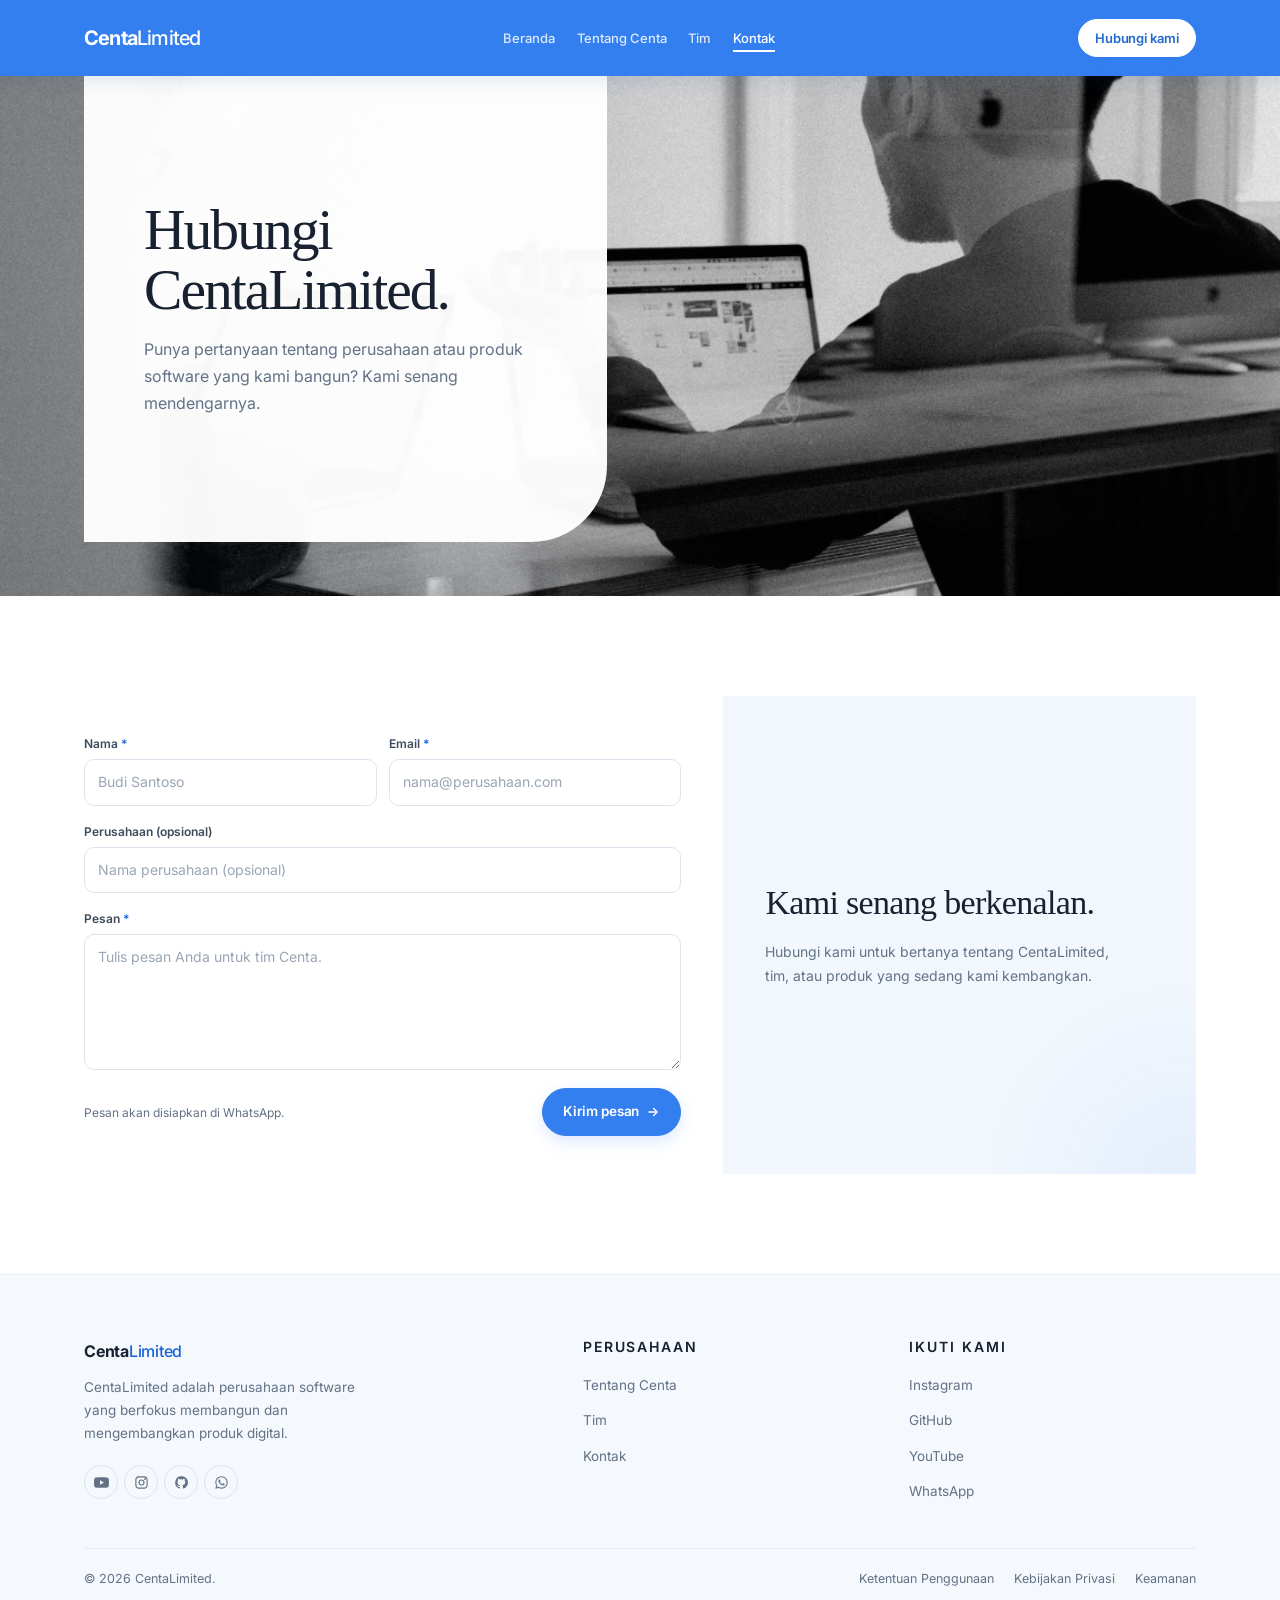
==== commit 71759e18: "Add files via upload" ====
--- a/contact.html
+++ b/contact.html
@@ -2,16 +2,16 @@
 <html lang="id"><head>
   <meta charset="UTF-8"><meta name="viewport" content="width=device-width, initial-scale=1, viewport-fit=cover"><meta name="theme-color" content="#347ff0">
   <meta name="description" content="Hubungi CentaLimited untuk bertanya tentang perusahaan, tim, atau produk software kami."><title>Kontak — CentaLimited</title>
-  <link rel="preconnect" href="https://fonts.googleapis.com"><link rel="preconnect" href="https://fonts.gstatic.com" crossorigin><link href="https://fonts.googleapis.com/css2?family=Inter:wght@400;500;600;700;800&family=JetBrains+Mono:wght@400;500&display=swap" rel="stylesheet"><link rel="stylesheet" href="styles.css">
+  <link rel="preconnect" href="https://fonts.googleapis.com"><link rel="preconnect" href="https://fonts.gstatic.com" crossorigin><link href="https://fonts.googleapis.com/css2?family=Inter:wght@400;500;600;700;800&family=JetBrains+Mono:wght@400;500&display=swap" rel="stylesheet"><link rel="stylesheet" href="css/styles.css">
 </head><body>
 <header class="site-header" id="siteHeader">
   <nav class="nav" aria-label="Navigasi utama">
     <a href="index.html" class="logo" aria-label="CentaLimited">Centa<span class="muted">Limited</span></a>
-    <ul class="nav-links" id="navLinks"><li><a href="index.html">Beranda</a></li><li><a href="why.html">Tentang Centa</a></li><li><a href="team.html">Tim</a></li><li><a href="contact.html" class="active" aria-current="page">Kontak</a></li></ul>
+    <ul class="nav-links" id="navLinks"><li><a href="index.html">Beranda</a></li><li><a href="why.html">Tentang Centa</a></li><li><a href="index.html#our-team">Tim</a></li><li><a href="contact.html" class="active" aria-current="page">Kontak</a></li></ul>
     <div class="nav-actions"><a href="contact.html" class="btn btn-sm nav-contact">Hubungi kami</a><button class="burger" id="burger" type="button" aria-label="Buka menu" aria-expanded="false" aria-controls="mobileDrawer"><span></span></button></div>
   </nav>
 </header>
-<div class="mobile-drawer" id="mobileDrawer"><ul><li><a href="index.html">Beranda</a></li><li><a href="why.html">Tentang Centa</a></li><li><a href="team.html">Tim</a></li><li><a href="contact.html" aria-current="page">Kontak</a></li></ul><div class="drawer-cta"><a href="https://wa.me/6287867738173" target="_blank" rel="noopener noreferrer" class="btn btn-ghost btn-block">Hubungi kami</a></div></div>
+<div class="mobile-drawer" id="mobileDrawer"><ul><li><a href="index.html">Beranda</a></li><li><a href="why.html">Tentang Centa</a></li><li><a href="index.html#our-team">Tim</a></li><li><a href="contact.html" aria-current="page">Kontak</a></li></ul><div class="drawer-cta"><a href="https://wa.me/6287867738173" target="_blank" rel="noopener noreferrer" class="btn btn-ghost btn-block">Hubungi kami</a></div></div>
 <main class="page-main content-page">
 <section class="page-feature-hero page-feature-contact">
   <div class="page-feature-art" aria-hidden="true"></div>
@@ -82,8 +82,8 @@
         </a>
         <p>CentaLimited adalah perusahaan software yang berfokus membangun dan mengembangkan produk digital.</p>
         <div class="socials">
-          <a href="https://discord.com/users/centa.ltd" target="_blank" rel="noopener noreferrer" aria-label="Discord">
-            <svg viewBox="0 0 24 24" fill="currentColor"><path d="M20.317 4.369a19.79 19.79 0 0 0-4.885-1.515.074.074 0 0 0-.079.037c-.21.375-.444.864-.608 1.25a18.27 18.27 0 0 0-5.487 0 12.64 12.64 0 0 0-.617-1.25.077.077 0 0 0-.079-.037A19.736 19.736 0 0 0 3.677 4.37a.07.07 0 0 0-.032.027C.533 9.046-.32 13.58.099 18.057a.082.082 0 0 0 .031.057 19.9 19.9 0 0 0 5.993 3.03.078.078 0 0 0 .084-.028c.462-.63.874-1.295 1.226-1.994a.076.076 0 0 0-.041-.106 13.107 13.107 0 0 1-1.872-.892.077.077 0 0 1-.008-.128c.126-.094.252-.192.372-.291a.074.074 0 0 1 .077-.01c3.928 1.793 8.18 1.793 12.062 0a.074.074 0 0 1 .078.009c.12.099.246.198.373.292a.077.077 0 0 1-.006.127 12.3 12.3 0 0 1-1.873.891.077.077 0 0 0-.041.107c.36.698.772 1.362 1.225 1.993a.076.076 0 0 0 .084.028 19.839 19.839 0 0 0 6.002-3.03.077.077 0 0 0 .032-.054c.5-5.177-.838-9.674-3.549-13.66a.061.061 0 0 0-.031-.03zM8.02 15.33c-1.183 0-2.157-1.085-2.157-2.419 0-1.333.956-2.419 2.157-2.419 1.21 0 2.176 1.096 2.157 2.42 0 1.333-.956 2.418-2.157 2.418zm7.975 0c-1.183 0-2.157-1.085-2.157-2.419 0-1.333.955-2.419 2.157-2.419 1.21 0 2.176 1.096 2.157 2.42 0 1.333-.946 2.418-2.157 2.418z"/></svg>
+          <a href="https://www.youtube.com/@DevSecIndonesia" target="_blank" rel="noopener noreferrer" aria-label="YouTube">
+            <svg viewBox="0 0 24 24" fill="currentColor"><path d="M23.5 6.2a3 3 0 0 0-2.1-2.1C19.5 3.6 12 3.6 12 3.6s-7.5 0-9.4.5A3 3 0 0 0 .5 6.2C0 8.1 0 12 0 12s0 3.9.5 5.8a3 3 0 0 0 2.1 2.1c1.9.5 9.4.5 9.4.5s7.5 0 9.4-.5a3 3 0 0 0 2.1-2.1c.5-1.9.5-5.8.5-5.8s0-3.9-.5-5.8zM9.6 15.6V8.4l6.3 3.6-6.3 3.6z"/></svg>
           </a>
           <a href="https://instagram.com/centa.ltd" target="_blank" rel="noopener noreferrer" aria-label="Instagram">
             <svg viewBox="0 0 24 24" fill="none" stroke="currentColor" stroke-width="1.8"><rect x="3" y="3" width="18" height="18" rx="5"/><circle cx="12" cy="12" r="4"/><circle cx="17.5" cy="6.5" r="0.6" fill="currentColor"/></svg>
@@ -101,7 +101,7 @@
         <h4>Perusahaan</h4>
         <ul>
           <li><a href="why.html">Tentang Centa</a></li>
-          <li><a href="team.html">Tim</a></li>
+          <li><a href="index.html#our-team">Tim</a></li>
           <li><a href="contact.html">Kontak</a></li>
         </ul>
       </div>
@@ -111,14 +111,14 @@
         <ul>
           <li><a href="https://instagram.com/centa.ltd" target="_blank" rel="noopener noreferrer">Instagram</a></li>
           <li><a href="https://github.com/centalimited" target="_blank" rel="noopener noreferrer">GitHub</a></li>
-          <li><a href="https://discord.com/users/centa.ltd" target="_blank" rel="noopener noreferrer">Discord</a></li>
+          <li><a href="https://www.youtube.com/@DevSecIndonesia" target="_blank" rel="noopener noreferrer">YouTube</a></li>
           <li><a href="https://wa.me/6287867738173" target="_blank" rel="noopener noreferrer">WhatsApp</a></li>
         </ul>
       </div>
     </div>
 
     <div class="footer-bottom">
-      <p>© <span id="year">2026</span> CentaLimited. Seluruh hak dilindungi.</p>
+      <p>© <span id="year">2026</span> CentaLimited.</p>
       <div class="legal">
         <a href="legal.html#terms">Ketentuan Penggunaan</a>
         <a href="legal.html#privacy">Kebijakan Privasi</a>
@@ -128,5 +128,5 @@
   </div>
 </footer>
 <button class="to-top" id="toTop" type="button" aria-label="Kembali ke atas"><svg viewBox="0 0 24 24" fill="none" stroke="currentColor" stroke-width="2.2" stroke-linecap="round" stroke-linejoin="round"><path d="M12 19V5"/><path d="m5 12 7-7 7 7"/></svg></button>
-<script src="script.js" defer></script>
+<script src="js/script.js" defer></script>
 </body></html>
--- a/css/styles.css
+++ b/css/styles.css
@@ -0,0 +1,2285 @@
+:root{
+  --accent:#4169E1;
+  --accent-bright:#5A7FEF;
+  --accent-line:rgba(65,105,225,0.28);
+  --accent-dim:rgba(65,105,225,0.09);
+
+  --bg:#030305;
+  --bg-alt:#050508;
+  --panel:#0a0b0e;
+  --panel-2:#0e0f13;
+
+  --border:#14151a;
+  --border-2:#1e2028;
+  --border-3:#2a2d38;
+
+  --text:#e9ebef;
+  --text-2:#c2c6cf;
+  --text-dim:#8b8f9a;
+  --text-faint:#5a5e68;
+  --text-ghost:#3a3d47;
+
+  --green:#34d399;
+
+  --radius:8px;
+  --radius-lg:12px;
+  --radius-pill:999px;
+
+  --maxw:1180px;
+  --gutter:28px;
+
+  --ease:cubic-bezier(.2,.6,.3,1);
+  --font-sans:'Inter',-apple-system,BlinkMacSystemFont,'Segoe UI',Roboto,sans-serif;
+  --font-mono:'JetBrains Mono',ui-monospace,monospace;
+}
+
+*,
+*::before,
+*::after{
+  margin:0;
+  padding:0;
+  box-sizing:border-box;
+}
+
+html{
+  scroll-behavior:smooth;
+  scroll-padding-top:90px;
+  -webkit-text-size-adjust:100%;
+}
+
+body{
+  background:var(--bg);
+  color:var(--text);
+  font-family:var(--font-sans);
+  font-size:15.5px;
+  line-height:1.6;
+  letter-spacing:-0.005em;
+  overflow-x:hidden;
+  -webkit-font-smoothing:antialiased;
+  -moz-osx-font-smoothing:grayscale;
+}
+
+body::before{
+  content:"";
+  position:fixed;
+  inset:0;
+  background-image:
+    linear-gradient(rgba(255,255,255,0.018) 1px, transparent 1px),
+    linear-gradient(90deg, rgba(255,255,255,0.018) 1px, transparent 1px);
+  background-size:80px 80px;
+  -webkit-mask-image:radial-gradient(ellipse 90% 55% at 50% 0%, #000 0%, transparent 70%);
+  mask-image:radial-gradient(ellipse 90% 55% at 50% 0%, #000 0%, transparent 70%);
+  pointer-events:none;
+  z-index:0;
+}
+
+a{color:inherit;text-decoration:none;}
+ul{list-style:none;}
+img{max-width:100%;display:block;height:auto;}
+button{font:inherit;color:inherit;background:none;border:none;cursor:pointer;}
+input,select,textarea{font:inherit;color:inherit;}
+
+::selection{background:var(--accent);color:#fff;}
+:focus-visible{outline:2px solid var(--accent-bright);outline-offset:3px;border-radius:4px;}
+
+::-webkit-scrollbar{width:10px;height:10px;}
+::-webkit-scrollbar-track{background:var(--bg);}
+::-webkit-scrollbar-thumb{background:var(--border-2);border-radius:6px;border:2px solid var(--bg);}
+::-webkit-scrollbar-thumb:hover{background:var(--border-3);}
+
+.wrap{
+  width:100%;
+  max-width:var(--maxw);
+  margin:0 auto;
+  padding:0 var(--gutter);
+  position:relative;
+}
+
+h1,h2,h3,h4{
+  font-weight:700;
+  line-height:1.2;
+  letter-spacing:-0.02em;
+  color:var(--text);
+}
+
+h1{font-size:clamp(34px,5.4vw,58px);letter-spacing:-0.03em;}
+h2{font-size:clamp(24px,3.4vw,36px);letter-spacing:-0.025em;}
+h3{font-size:17px;}
+
+p{color:var(--text-dim);}
+
+.section{
+  position:relative;
+  z-index:1;
+  padding:96px 0;
+}
+
+.content-page > .section{
+  padding:clamp(52px,7vw,76px) 0 clamp(60px,8vw,88px);
+}
+
+.content-page > .section > .wrap{
+  max-width:1000px;
+}
+
+.content-page .section-head{
+  max-width:720px;
+  margin-bottom:36px;
+}
+
+.content-page .section-head h1{
+  max-width:680px;
+  margin-bottom:10px;
+  font-size:clamp(32px,4.3vw,48px);
+}
+
+.content-page .section-desc{
+  max-width:620px;
+  font-size:15px;
+}
+
+.section-alt{
+  background:var(--bg-alt);
+  border-top:1px solid var(--border);
+  border-bottom:1px solid var(--border);
+}
+
+.section-head{
+  max-width:640px;
+  margin-bottom:48px;
+}
+
+.section-head h2{
+  margin-bottom:12px;
+}
+
+.section-desc{
+  color:var(--text-dim);
+  font-size:15.5px;
+  line-height:1.7;
+  max-width:560px;
+}
+
+.section-desc a{
+  color:var(--accent-bright);
+  text-decoration:underline;
+  text-underline-offset:3px;
+}
+
+.announce{
+  position:relative;
+  z-index:60;
+  background:#08090c;
+  border-bottom:1px solid var(--border);
+  color:var(--text-dim);
+  font-size:13px;
+  text-align:center;
+  padding:9px 18px;
+  letter-spacing:0.005em;
+}
+
+.announce a{
+  color:var(--accent-bright);
+  text-decoration:underline;
+  text-underline-offset:3px;
+  font-weight:500;
+}
+
+.announce a:hover{color:#fff;}
+
+.site-header{
+  position:sticky;
+  top:0;
+  z-index:50;
+  background:rgba(3,3,5,0.78);
+  backdrop-filter:blur(14px);
+  -webkit-backdrop-filter:blur(14px);
+  border-bottom:1px solid var(--border);
+  transition:background .3s var(--ease), border-color .3s var(--ease);
+}
+
+.site-header.scrolled{
+  background:rgba(3,3,5,0.92);
+  border-bottom-color:var(--border-2);
+}
+
+.nav{
+  display:flex;
+  align-items:center;
+  justify-content:space-between;
+  height:68px;
+  max-width:var(--maxw);
+  margin:0 auto;
+  padding:0 var(--gutter);
+}
+
+.logo{
+  font-size:16px;
+  font-weight:700;
+  letter-spacing:-0.015em;
+  color:var(--text);
+  display:inline-flex;
+  align-items:baseline;
+  gap:0;
+}
+
+.logo .muted{color:var(--accent-bright);font-weight:500;margin-left:0;}
+
+.nav-links{
+  display:flex;
+  align-items:center;
+  gap:clamp(10px,1.4vw,20px);
+}
+
+.nav-links a{
+  font-size:12.5px;
+  color:var(--text-dim);
+  font-weight:500;
+  transition:color .2s var(--ease);
+  position:relative;
+}
+
+.nav-links a:hover{color:var(--text);}
+
+.nav-links a.active{color:var(--text);}
+
+.nav-links a.active::after{
+  content:"";
+  position:absolute;
+  left:0;
+  right:0;
+  bottom:-6px;
+  height:1px;
+  background:var(--accent);
+}
+
+.nav-actions{
+  display:flex;
+  align-items:center;
+  gap:14px;
+}
+
+.support-link{
+  font-size:13.5px;
+  color:var(--text-dim);
+  font-weight:500;
+  transition:color .2s var(--ease);
+}
+
+.support-link:hover{color:var(--text);}
+
+.burger{
+  display:none;
+  width:38px;
+  height:38px;
+  border:1px solid var(--border-2);
+  border-radius:6px;
+  align-items:center;
+  justify-content:center;
+  transition:border-color .2s var(--ease), background .2s var(--ease);
+}
+
+.burger:hover{
+  border-color:var(--accent-line);
+}
+
+.burger span{
+  position:relative;
+  display:block;
+  width:16px;
+  height:1.5px;
+  background:var(--text);
+  border-radius:2px;
+}
+
+.burger span::before,
+.burger span::after{
+  content:"";
+  position:absolute;
+  left:0;
+  width:16px;
+  height:1.5px;
+  background:var(--text);
+  border-radius:2px;
+  transition:transform .3s var(--ease), top .3s var(--ease);
+}
+
+.burger span::before{top:-5px;}
+.burger span::after{top:5px;}
+
+.burger.open span{background:transparent;}
+
+.burger.open span::before{top:0;transform:rotate(45deg);}
+.burger.open span::after{top:0;transform:rotate(-45deg);}
+
+.mobile-drawer{
+  position:fixed;
+  top:68px;
+  left:0;
+  right:0;
+  background:var(--bg-alt);
+  border-bottom:1px solid var(--border);
+  padding:18px var(--gutter) 24px;
+  transform:translateY(-120%);
+  opacity:0;
+  visibility:hidden;
+  transition:transform .35s var(--ease), opacity .25s var(--ease), visibility .25s;
+  z-index:49;
+  max-height:calc(100dvh - 68px);
+  overflow-y:auto;
+}
+
+.mobile-drawer.open{
+  transform:translateY(0);
+  opacity:1;
+  visibility:visible;
+}
+
+.mobile-drawer ul{
+  display:flex;
+  flex-direction:column;
+  gap:2px;
+  margin-bottom:16px;
+}
+
+.mobile-drawer a{
+  display:block;
+  padding:11px 10px;
+  font-size:14.5px;
+  font-weight:500;
+  color:var(--text-2);
+  border-radius:6px;
+  transition:background .2s var(--ease), color .2s var(--ease);
+}
+
+.mobile-drawer a:hover{
+  background:var(--accent-dim);
+  color:var(--text);
+}
+
+.mobile-drawer .drawer-cta{
+  display:flex;
+  flex-direction:column;
+  gap:8px;
+  padding-top:14px;
+  border-top:1px solid var(--border);
+}
+
+.btn{
+  display:inline-flex;
+  align-items:center;
+  justify-content:center;
+  gap:7px;
+  font-size:13.5px;
+  font-weight:600;
+  letter-spacing:-0.005em;
+  padding:10px 18px;
+  border-radius:6px;
+  border:1px solid transparent;
+  background:var(--accent);
+  color:#fff;
+  cursor:pointer;
+  white-space:nowrap;
+  transition:background .2s var(--ease), border-color .2s var(--ease), transform .2s var(--ease);
+}
+
+.btn:hover{
+  background:var(--accent-bright);
+  transform:translateY(-1px);
+}
+
+.btn:active{transform:translateY(0);}
+
+.btn svg{width:14px;height:14px;flex-shrink:0;}
+
+.btn-ghost{
+  background:transparent;
+  color:var(--text);
+  border:1px solid var(--border-2);
+}
+
+.btn-ghost:hover{
+  background:rgba(255,255,255,0.02);
+  border-color:var(--border-3);
+}
+
+.btn-sm{padding:8px 14px;font-size:13px;}
+.btn-lg{padding:12px 22px;font-size:14px;}
+.btn-block{width:100%;}
+
+.hero{
+  position:relative;
+  z-index:1;
+  padding:110px var(--gutter) 80px;
+  text-align:center;
+}
+
+.hero-inner{
+  max-width:var(--maxw);
+  margin:0 auto;
+}
+
+.hero-title{
+  font-size:clamp(34px,5.6vw,62px);
+  font-weight:700;
+  line-height:1.1;
+  letter-spacing:-0.035em;
+  max-width:860px;
+  margin:0 auto 20px;
+  min-height:2.3em;
+  text-align:center;
+}
+
+.hero-sub{
+  max-width:580px;
+  margin:0 auto 32px;
+  color:var(--text-dim);
+  font-size:16px;
+  line-height:1.7;
+}
+
+.hero-ctas{
+  display:flex;
+  gap:10px;
+  justify-content:center;
+  flex-wrap:wrap;
+}
+
+.stats{
+  border-top:1px solid var(--border);
+  border-bottom:1px solid var(--border);
+  background:var(--bg-alt);
+  position:relative;
+  z-index:1;
+}
+
+.stats-grid{
+  display:grid;
+  grid-template-columns:repeat(4,1fr);
+}
+
+.stat{
+  padding:32px 22px;
+  text-align:center;
+  border-right:1px solid var(--border);
+  transition:background .25s var(--ease);
+}
+
+.stat:last-child{border-right:none;}
+
+.stat:hover{background:rgba(255,255,255,0.01);}
+
+.stat-value{
+  font-size:clamp(26px,2.8vw,34px);
+  font-weight:700;
+  letter-spacing:-0.03em;
+  color:var(--text);
+  line-height:1.1;
+  margin-bottom:4px;
+}
+
+.stat-value .suffix{
+  color:var(--accent-bright);
+  font-size:0.72em;
+  margin-left:1px;
+}
+
+.stat-label{
+  font-size:12.5px;
+  color:var(--text-faint);
+  font-weight:500;
+}
+
+.why-grid{
+  display:grid;
+  grid-template-columns:repeat(5,1fr);
+  gap:1px;
+  background:var(--border);
+  border:1px solid var(--border);
+  border-radius:var(--radius-lg);
+  overflow:hidden;
+}
+
+.why-card{
+  background:var(--panel);
+  padding:26px 22px;
+  display:flex;
+  flex-direction:column;
+  gap:10px;
+  min-height:190px;
+  transition:background .25s var(--ease);
+}
+
+.why-card:hover{background:var(--panel-2);}
+
+.why-icon{
+  width:32px;
+  height:32px;
+  color:var(--accent-bright);
+  margin-bottom:6px;
+}
+
+.why-card h3{
+  font-size:15px;
+  font-weight:600;
+}
+
+.why-card p{
+  font-size:13px;
+  color:var(--text-dim);
+  line-height:1.65;
+}
+
+.service-grid{
+  display:grid;
+  grid-template-columns:repeat(3,1fr);
+  gap:14px;
+}
+
+.service-card{
+  background:var(--panel);
+  border:1px solid var(--border);
+  border-radius:var(--radius-lg);
+  padding:26px 24px;
+  display:flex;
+  flex-direction:column;
+  gap:12px;
+  transition:border-color .25s var(--ease), background .25s var(--ease);
+}
+
+.service-card:hover{
+  border-color:var(--border-3);
+  background:var(--panel-2);
+}
+
+.service-icon{
+  width:36px;
+  height:36px;
+  border:1px solid var(--border-2);
+  border-radius:6px;
+  background:rgba(65,105,225,0.06);
+  display:flex;
+  align-items:center;
+  justify-content:center;
+  color:var(--accent-bright);
+  flex-shrink:0;
+}
+
+.service-icon svg{width:17px;height:17px;}
+
+.service-card h3{
+  font-size:16px;
+  font-weight:600;
+}
+
+.service-card p{
+  font-size:13.5px;
+  color:var(--text-dim);
+  line-height:1.7;
+  flex-grow:1;
+}
+
+.service-link{
+  display:inline-flex;
+  align-items:center;
+  gap:5px;
+  font-size:13px;
+  font-weight:500;
+  color:var(--accent-bright);
+  margin-top:4px;
+}
+
+.service-link svg{
+  width:13px;
+  height:13px;
+  transition:transform .25s var(--ease);
+}
+
+.service-card:hover .service-link svg{transform:translateX(3px);}
+
+.process-list{
+  display:grid;
+  grid-template-columns:repeat(4,1fr);
+  border-top:1px solid var(--border);
+}
+
+.process-step{
+  padding:32px 24px 36px;
+  border-right:1px solid var(--border);
+  border-bottom:1px solid var(--border);
+  transition:background .25s var(--ease);
+}
+
+.process-step:first-child{border-left:1px solid var(--border);}
+
+.process-step:hover{background:rgba(255,255,255,0.01);}
+
+.process-step h3{
+  font-size:15.5px;
+  font-weight:600;
+  margin-bottom:8px;
+}
+
+.process-step p{
+  font-size:13px;
+  color:var(--text-dim);
+  line-height:1.7;
+}
+
+.team-grid{
+  display:grid;
+  grid-template-columns:repeat(2,1fr);
+  gap:16px;
+  max-width:720px;
+  margin:0 auto;
+}
+
+.team-card{
+  background:var(--panel);
+  border:1px solid var(--border);
+  border-radius:var(--radius-lg);
+  padding:20px;
+  display:flex;
+  flex-direction:column;
+  gap:14px;
+  transition:border-color .25s var(--ease);
+}
+
+.team-card:hover{border-color:var(--border-3);}
+
+.team-photo{
+  width:100%;
+  aspect-ratio:1/1;
+  border-radius:6px;
+  background:var(--panel-2);
+  border:1px solid var(--border);
+  overflow:hidden;
+  position:relative;
+}
+
+.team-photo img{
+  width:100%;
+  height:100%;
+  object-fit:cover;
+}
+
+.team-photo .placeholder{
+  position:absolute;
+  inset:0;
+  display:flex;
+  align-items:center;
+  justify-content:center;
+  color:var(--text-ghost);
+  font-family:var(--font-mono);
+  font-size:14px;
+  letter-spacing:0.1em;
+}
+
+.team-info{
+  display:flex;
+  flex-direction:column;
+  gap:3px;
+}
+
+.team-role{
+  font-size:11px;
+  color:var(--accent-bright);
+  font-weight:600;
+  letter-spacing:0.1em;
+  text-transform:uppercase;
+}
+
+.team-card h3{
+  font-size:17px;
+  font-weight:600;
+}
+
+.team-card p{
+  font-size:13.5px;
+  color:var(--text-dim);
+  line-height:1.65;
+  flex-grow:1;
+}
+
+.testi-grid{
+  display:grid;
+  grid-template-columns:repeat(3,1fr);
+  gap:14px;
+}
+
+.testi-card{
+  background:var(--panel);
+  border:1px solid var(--border);
+  border-radius:var(--radius-lg);
+  padding:24px 22px;
+  display:flex;
+  flex-direction:column;
+  gap:16px;
+  transition:border-color .25s var(--ease);
+}
+
+.testi-card:hover{border-color:var(--border-3);}
+
+.testi-stars{
+  display:flex;
+  gap:2px;
+  color:var(--accent-bright);
+}
+
+.testi-stars svg{width:12px;height:12px;}
+
+.testi-quote{
+  font-size:14px;
+  color:var(--text-2);
+  line-height:1.75;
+  flex-grow:1;
+}
+
+.testi-person{
+  display:flex;
+  align-items:center;
+  gap:10px;
+  padding-top:16px;
+  border-top:1px solid var(--border);
+}
+
+.testi-avatar{
+  width:32px;
+  height:32px;
+  border-radius:50%;
+  background:var(--border-2);
+  display:flex;
+  align-items:center;
+  justify-content:center;
+  font-size:12px;
+  font-weight:600;
+  color:var(--text-2);
+  flex-shrink:0;
+}
+
+.testi-meta{
+  display:flex;
+  flex-direction:column;
+  gap:1px;
+}
+
+.testi-name{
+  font-size:13.5px;
+  font-weight:600;
+  color:var(--text);
+}
+
+.testi-role{
+  font-size:12px;
+  color:var(--text-faint);
+}
+
+.faq-list{
+  border-top:1px solid var(--border);
+  max-width:780px;
+  margin:0 auto;
+}
+
+.faq-item{border-bottom:1px solid var(--border);}
+
+.faq-q{
+  width:100%;
+  display:flex;
+  align-items:center;
+  justify-content:space-between;
+  gap:20px;
+  padding:20px 2px;
+  text-align:left;
+  font-size:15px;
+  font-weight:500;
+  color:var(--text);
+  transition:color .2s var(--ease);
+}
+
+.faq-q:hover{color:var(--accent-bright);}
+
+.faq-q .plus{
+  position:relative;
+  width:18px;
+  height:18px;
+  flex-shrink:0;
+}
+
+.faq-q .plus::before,
+.faq-q .plus::after{
+  content:"";
+  position:absolute;
+  top:50%;
+  left:50%;
+  background:var(--text-dim);
+  border-radius:2px;
+  transition:transform .3s var(--ease), background .3s var(--ease);
+}
+
+.faq-q .plus::before{
+  width:10px;
+  height:1.5px;
+  transform:translate(-50%,-50%);
+}
+
+.faq-q .plus::after{
+  width:1.5px;
+  height:10px;
+  transform:translate(-50%,-50%);
+}
+
+.faq-item.open .faq-q{color:var(--text);}
+
+.faq-item.open .faq-q .plus::before,
+.faq-item.open .faq-q .plus::after{
+  background:var(--accent-bright);
+}
+
+.faq-item.open .faq-q .plus::after{
+  transform:translate(-50%,-50%) rotate(90deg);
+}
+
+.faq-a{
+  max-height:0;
+  overflow:hidden;
+  transition:max-height .35s var(--ease);
+}
+
+.faq-a-inner{
+  padding:0 2px 20px;
+  font-size:14px;
+  color:var(--text-dim);
+  line-height:1.75;
+  max-width:640px;
+}
+
+.contact-wrap{
+  display:grid;
+  grid-template-columns:1.1fr 0.9fr;
+  border:1px solid var(--border);
+  background:var(--panel);
+  border-radius:var(--radius-lg);
+  overflow:hidden;
+}
+
+.contact-form{
+  padding:32px;
+  border-right:1px solid var(--border);
+  display:flex;
+  flex-direction:column;
+  gap:16px;
+}
+
+.form-row{
+  display:grid;
+  grid-template-columns:1fr 1fr;
+  gap:12px;
+}
+
+.form-field{
+  display:flex;
+  flex-direction:column;
+  gap:6px;
+}
+
+.form-field label{
+  font-size:12px;
+  font-weight:600;
+  color:var(--text-2);
+}
+
+.form-field .req{color:var(--accent-bright);}
+
+.form-field input,
+.form-field select,
+.form-field textarea{
+  width:100%;
+  border:1px solid var(--border-2);
+  background:#08090c;
+  color:var(--text);
+  border-radius:6px;
+  padding:11px 13px;
+  font-size:14px;
+  outline:none;
+  transition:border-color .2s var(--ease), box-shadow .2s var(--ease);
+  resize:vertical;
+}
+
+.form-field input::placeholder,
+.form-field textarea::placeholder{color:var(--text-ghost);}
+
+.form-field input:hover,
+.form-field select:hover,
+.form-field textarea:hover{border-color:var(--border-3);}
+
+.form-field input:focus,
+.form-field select:focus,
+.form-field textarea:focus{
+  border-color:var(--accent);
+  box-shadow:0 0 0 3px var(--accent-dim);
+}
+
+.form-field select{
+  appearance:none;
+  -webkit-appearance:none;
+  background-image:url("data:image/svg+xml,%3Csvg xmlns='http://www.w3.org/2000/svg' viewBox='0 0 24 24' fill='none' stroke='%235a5e68' stroke-width='2'%3E%3Cpath d='M6 9l6 6 6-6'/%3E%3C/svg%3E");
+  background-repeat:no-repeat;
+  background-position:right 12px center;
+  background-size:14px;
+  padding-right:36px;
+  cursor:pointer;
+}
+
+.form-actions{
+  display:flex;
+  align-items:center;
+  justify-content:space-between;
+  gap:14px;
+  margin-top:2px;
+  flex-wrap:wrap;
+}
+
+.form-note{
+  font-size:12px;
+  color:var(--text-faint);
+}
+
+.contact-side{
+  position:relative;
+  overflow:hidden;
+  background:#07080b;
+  display:flex;
+}
+
+.contact-side::after{
+  content:"";
+  position:absolute;
+  width:420px;
+  height:420px;
+  right:-200px;
+  bottom:-220px;
+  background:radial-gradient(circle, var(--accent), transparent 65%);
+  opacity:0.10;
+  filter:blur(30px);
+  pointer-events:none;
+}
+
+.contact-side-inner{
+  position:relative;
+  z-index:2;
+  padding:40px 36px;
+  width:100%;
+  display:flex;
+  flex-direction:column;
+  justify-content:center;
+  gap:16px;
+}
+
+.contact-side h3{
+  font-size:clamp(20px,2.2vw,26px);
+  line-height:1.25;
+  letter-spacing:-0.02em;
+  max-width:340px;
+}
+
+.contact-side p{
+  font-size:14px;
+  line-height:1.7;
+  color:var(--text-dim);
+  max-width:360px;
+}
+
+.contact-info{
+  display:flex;
+  flex-direction:column;
+  gap:10px;
+  margin-top:12px;
+  padding-top:20px;
+  border-top:1px solid var(--border);
+}
+
+.contact-info-item{
+  display:flex;
+  align-items:center;
+  gap:10px;
+  font-size:13.5px;
+  color:var(--text-dim);
+  transition:color .2s var(--ease);
+}
+
+a.contact-info-item:hover{color:var(--text);}
+
+.contact-info-item svg{
+  width:15px;
+  height:15px;
+  color:var(--accent-bright);
+  flex-shrink:0;
+}
+
+.cta-banner{
+  position:relative;
+  z-index:1;
+  padding:0 var(--gutter);
+  margin:40px 0;
+}
+
+.cta-inner{
+  max-width:var(--maxw);
+  margin:0 auto;
+  background:#07080b;
+  border:1px solid var(--border);
+  border-radius:var(--radius-lg);
+  padding:44px 40px;
+  display:flex;
+  align-items:center;
+  justify-content:space-between;
+  gap:28px;
+  flex-wrap:wrap;
+  position:relative;
+  overflow:hidden;
+}
+
+.cta-inner::after{
+  content:"";
+  position:absolute;
+  width:400px;
+  height:400px;
+  right:-160px;
+  top:-140px;
+  background:radial-gradient(circle, var(--accent), transparent 65%);
+  opacity:0.10;
+  filter:blur(30px);
+  pointer-events:none;
+}
+
+.cta-content{
+  position:relative;
+  z-index:1;
+  max-width:540px;
+}
+
+.cta-content h2{
+  font-size:clamp(22px,2.6vw,28px);
+  margin-bottom:8px;
+}
+
+.cta-content p{
+  color:var(--text-dim);
+  font-size:14.5px;
+  line-height:1.7;
+}
+
+.cta-actions{
+  position:relative;
+  z-index:1;
+  display:flex;
+  gap:10px;
+  flex-wrap:wrap;
+}
+
+.site-footer{
+  position:relative;
+  z-index:1;
+  background:var(--bg-alt);
+  border-top:1px solid var(--border);
+}
+
+.footer-top{
+  display:grid;
+  grid-template-columns:1.6fr 1fr 1fr;
+  gap:40px;
+  padding:64px 0 44px;
+}
+
+.footer-brand{max-width:300px;}
+
+.footer-brand .logo{margin-bottom:12px;}
+
+.footer-brand p{
+  color:var(--text-dim);
+  font-size:13.5px;
+  line-height:1.7;
+  margin-bottom:20px;
+}
+
+.socials{
+  display:flex;
+  gap:6px;
+}
+
+.socials a{
+  width:34px;
+  height:34px;
+  border:1px solid var(--border-2);
+  border-radius:6px;
+  display:flex;
+  align-items:center;
+  justify-content:center;
+  color:var(--text-dim);
+  transition:all .2s var(--ease);
+}
+
+.socials a:hover{
+  color:var(--accent-bright);
+  border-color:var(--accent-line);
+  background:var(--accent-dim);
+}
+
+.socials svg{width:15px;height:15px;}
+
+.footer-col h4{
+  font-size:12px;
+  font-weight:600;
+  letter-spacing:0.14em;
+  text-transform:uppercase;
+  color:var(--text-faint);
+  margin-bottom:16px;
+}
+
+.footer-col ul{
+  display:flex;
+  flex-direction:column;
+  gap:10px;
+}
+
+.footer-col a{
+  font-size:13.5px;
+  color:var(--text-dim);
+  transition:color .2s var(--ease);
+}
+
+.footer-col a:hover{color:var(--accent-bright);}
+
+.footer-bottom{
+  border-top:1px solid var(--border);
+  padding:20px 0;
+  display:flex;
+  align-items:center;
+  justify-content:space-between;
+  gap:14px;
+  flex-wrap:wrap;
+}
+
+.footer-bottom p{
+  font-size:12.5px;
+  color:var(--text-faint);
+}
+
+.footer-bottom .legal{
+  display:flex;
+  gap:20px;
+  flex-wrap:wrap;
+}
+
+.footer-bottom .legal a{
+  font-size:12.5px;
+  color:var(--text-faint);
+  transition:color .2s var(--ease);
+}
+
+.footer-bottom .legal a:hover{color:var(--accent-bright);}
+
+.to-top{
+  position:fixed;
+  bottom:22px;
+  right:22px;
+  z-index:90;
+  width:40px;
+  height:40px;
+  border-radius:6px;
+  background:var(--panel-2);
+  border:1px solid var(--border-2);
+  color:var(--text-dim);
+  display:flex;
+  align-items:center;
+  justify-content:center;
+  opacity:0;
+  visibility:hidden;
+  transform:translateY(10px);
+  transition:all .3s var(--ease);
+}
+
+.to-top.visible{
+  opacity:1;
+  visibility:visible;
+  transform:translateY(0);
+}
+
+.to-top:hover{
+  color:var(--accent-bright);
+  border-color:var(--accent-line);
+}
+
+.to-top svg{width:15px;height:15px;}
+
+.reveal{
+  opacity:0;
+  transform:translateY(16px);
+  transition:opacity .7s var(--ease), transform .7s var(--ease);
+}
+
+.reveal.visible{
+  opacity:1;
+  transform:translateY(0);
+}
+
+.reveal-delay-1{transition-delay:.06s;}
+.reveal-delay-2{transition-delay:.12s;}
+.reveal-delay-3{transition-delay:.18s;}
+.reveal-delay-4{transition-delay:.24s;}
+
+@media (max-width:1024px){
+  .why-grid{grid-template-columns:repeat(3,1fr);}
+  .service-grid{grid-template-columns:repeat(2,1fr);}
+  .process-list{grid-template-columns:repeat(2,1fr);}
+  .process-step:nth-child(2){border-right:1px solid var(--border);}
+  .testi-grid{grid-template-columns:repeat(2,1fr);}
+  .footer-top{grid-template-columns:1.4fr 1fr 1fr;gap:32px;}
+  .footer-brand{grid-column:1 / -1;max-width:100%;}
+}
+
+@media (max-width:1100px){
+  .nav-links{display:none;}
+  .burger{display:inline-flex;}
+  .support-link{display:none;}
+  .nav-contact{display:none;}
+
+  .stats-grid{grid-template-columns:repeat(2,1fr);}
+  .stat:nth-child(2){border-right:none;}
+  .stat:nth-child(1),
+  .stat:nth-child(2){border-bottom:1px solid var(--border);}
+
+  .contact-wrap{grid-template-columns:1fr;}
+  .contact-form{border-right:none;border-bottom:1px solid var(--border);}
+
+  .team-grid{grid-template-columns:1fr;max-width:400px;}
+}
+
+@media (max-width:720px){
+  :root{--gutter:20px;}
+
+  .section{padding:72px 0;}
+  .section-head{margin-bottom:36px;}
+
+  .hero{padding:80px var(--gutter) 60px;}
+
+  .why-grid{grid-template-columns:repeat(2,1fr);}
+  .why-card{min-height:auto;padding:22px 18px;}
+
+  .service-grid{grid-template-columns:1fr;}
+
+  .process-list{grid-template-columns:1fr;}
+  .process-step{border-right:1px solid var(--border);}
+
+  .testi-grid{grid-template-columns:1fr;}
+
+  .form-row{grid-template-columns:1fr;}
+
+  .contact-form{padding:24px 20px;}
+  .contact-side-inner{padding:32px 24px;}
+
+  .footer-top{grid-template-columns:1fr 1fr;gap:28px;padding:48px 0 36px;}
+  .footer-brand{grid-column:1 / -1;}
+
+  .cta-inner{padding:32px 22px;flex-direction:column;align-items:flex-start;}
+}
+
+@media (max-width:520px){
+  .why-grid{grid-template-columns:1fr;}
+  .stats-grid{grid-template-columns:1fr;}
+  .stat{border-right:none;border-bottom:1px solid var(--border);padding:24px 18px;}
+  .stat:last-child{border-bottom:none;}
+  .footer-top{grid-template-columns:1fr;}
+
+  .hero-title{font-size:clamp(28px,8vw,40px);min-height:3.2em;}
+  .hero-ctas{flex-direction:column;align-items:stretch;}
+  .hero-ctas .btn{width:100%;}
+
+}
+
+@media (prefers-reduced-motion: reduce){
+  html{scroll-behavior:auto;}
+
+  *,
+  *::before,
+  *::after{
+    animation-duration:0.001ms !important;
+    animation-iteration-count:1 !important;
+    transition-duration:0.001ms !important;
+  }
+
+  .reveal{opacity:1;transform:none;}
+}
+
+  .legal-document{
+    min-height:calc(100vh - 180px);
+  }
+
+  .legal-content{
+    max-width:800px;
+    margin:0 auto;
+  }
+
+  .legal-content > h1{
+    margin-bottom:14px;
+  }
+
+  .legal-content > .section-desc{
+    margin-bottom:36px;
+  }
+
+  .legal-entry{
+    padding:28px 0;
+    border-top:1px solid var(--border-2);
+    scroll-margin-top:100px;
+  }
+
+  .legal-entry h2{
+    margin-bottom:12px;
+  }
+
+  .legal-entry p + p{
+    margin-top:12px;
+  }
+
+  .legal-entry a{
+    color:var(--accent-bright);
+    text-decoration:underline;
+    text-underline-offset:3px;
+  }
+
+  .legal-back{
+    display:inline-flex;
+    margin-top:32px;
+  }
+
+:root{
+  color-scheme:light;
+  --accent:#347ff0;
+  --accent-bright:#1764d8;
+  --accent-line:rgba(52,127,240,.24);
+  --accent-dim:rgba(52,127,240,.09);
+  --bg:#fff;
+  --bg-alt:#f5f8fc;
+  --panel:#fff;
+  --panel-2:#f7faff;
+  --border:#e8edf3;
+  --border-2:#dce4ee;
+  --border-3:#c4d2e2;
+  --text:#17212f;
+  --text-2:#3d4b5c;
+  --text-dim:#637286;
+  --text-faint:#8794a5;
+  --text-ghost:#9aa6b5;
+  --green:#168a67;
+  --radius:10px;
+  --radius-lg:18px;
+  --maxw:1240px;
+  --gutter:clamp(20px,5vw,64px);
+}
+
+html{scroll-padding-top:80px;}
+
+body{
+  background:var(--bg);
+  color:var(--text);
+  font-size:16px;
+  letter-spacing:0;
+}
+
+body::before{display:none;}
+
+::selection{background:#347ff0;color:#fff;}
+
+::-webkit-scrollbar-track{background:#f3f6fa;}
+::-webkit-scrollbar-thumb{background:#cbd6e3;border-color:#f3f6fa;}
+::-webkit-scrollbar-thumb:hover{background:#aab9ca;}
+
+h1,h2,h3,h4{color:var(--text);}
+h1,h2{font-family:Georgia,'Times New Roman',serif;font-weight:500;letter-spacing:-.035em;}
+h1{font-size:clamp(40px,5.5vw,68px);line-height:1.04;}
+h2{font-size:clamp(30px,3.6vw,46px);line-height:1.12;}
+h3{font-size:18px;letter-spacing:-.015em;}
+p{color:var(--text-dim);}
+
+.section{padding:clamp(72px,9vw,120px) 0;}
+.section-alt{background:var(--bg-alt);border-color:var(--border);}
+.section-head{max-width:760px;margin-bottom:42px;}
+.section-head h2{max-width:700px;margin-bottom:14px;}
+.section-desc{font-size:16px;line-height:1.75;max-width:620px;color:var(--text-dim);}
+.section-desc a{color:var(--accent-bright);}
+.site-header{
+  background:#347ff0;
+  border:0;
+  box-shadow:0 4px 18px rgba(21,80,160,.12);
+  backdrop-filter:none;
+  -webkit-backdrop-filter:none;
+}
+
+.site-header.scrolled{background:#2e76e7;border:0;}
+.nav{height:76px;}
+.site-header .logo{color:#fff;font-size:20px;letter-spacing:-.04em;}
+.site-header .logo .muted{color:#fff;font-weight:500;}
+.footer-brand .logo{color:var(--text);}
+.footer-brand .logo .muted{color:var(--accent-bright);}
+.nav-links{gap:clamp(12px,1.7vw,26px);}
+.nav-links a{color:rgba(255,255,255,.83);font-size:13px;}
+.nav-links a:hover,.nav-links a.active{color:#fff;}
+.nav-links a.active::after{height:2px;background:#fff;}
+.nav-actions .btn{background:#fff;color:#2268cc;border-color:#fff;}
+.nav-actions .btn:hover{background:#eef5ff;border-color:#eef5ff;}
+.burger{border-color:rgba(255,255,255,.38);}
+.burger:hover{border-color:#fff;background:rgba(255,255,255,.12);}
+.burger span,.burger span::before,.burger span::after{background:#fff;}
+.burger.open span{background:transparent;}
+.mobile-drawer{
+  top:76px;
+  background:#fff;
+  border-bottom:1px solid var(--border);
+  box-shadow:0 18px 32px rgba(22,42,72,.12);
+  max-height:calc(100dvh - 76px);
+}
+.mobile-drawer a{color:var(--text-2);}
+.mobile-drawer a:hover{background:#eff5ff;color:var(--accent-bright);}
+.mobile-drawer .drawer-cta{border-color:var(--border);}
+.mobile-drawer .btn-ghost{background:#fff;color:var(--text);border-color:var(--border-2);}
+
+.btn{
+  min-height:46px;
+  padding:12px 20px;
+  border-radius:var(--radius-pill);
+  background:var(--accent);
+  border-color:var(--accent);
+  box-shadow:0 6px 16px rgba(52,127,240,.16);
+}
+.btn:hover{background:#206fe6;border-color:#206fe6;transform:translateY(-2px);}
+.btn-ghost{background:transparent;color:var(--text);border-color:var(--border-2);box-shadow:none;}
+.btn-ghost:hover{background:#f1f6fd;color:var(--text);border-color:#b9cbe0;}
+.btn-sm{min-height:38px;padding:8px 16px;}
+.btn-lg{min-height:50px;padding:14px 24px;font-size:14px;}
+
+.hero{
+  position:relative;
+  padding:clamp(64px,7vw,96px) var(--gutter) clamp(64px,6vw,88px);
+  text-align:left;
+  overflow:hidden;
+  background:#edf4ff;
+}
+
+.hero-inner{
+  position:relative;
+  z-index:1;
+  display:grid;
+  grid-template-columns:minmax(0,1.05fr) minmax(320px,.95fr);
+  align-items:center;
+  gap:clamp(36px,7vw,96px);
+  max-width:var(--maxw);
+}
+
+.hero-copy{position:relative;z-index:2;max-width:520px;}
+.hero-title{
+  max-width:680px;
+  min-height:1.15em;
+  margin:0 0 22px;
+  text-align:left;
+  white-space:nowrap;
+  font-size:clamp(42px,4.2vw,60px);
+  line-height:1.02;
+  letter-spacing:-.055em;
+}
+.hero-lead{max-width:490px;margin-bottom:30px;font-size:clamp(17px,1.8vw,20px);line-height:1.65;color:#586a80;}
+.hero-ctas{justify-content:flex-start;gap:12px;}
+
+.stats{background:#fff;border-color:var(--border);}
+.stats-grid{grid-template-columns:repeat(4,minmax(0,1fr));}
+.stat{padding:28px 16px;border-color:var(--border);}
+.stat:hover,.process-step:hover{background:#f7faff;}
+.stat-value{color:var(--text);}
+.stat-label{color:var(--text-dim);}
+
+.why-grid{gap:12px;background:transparent;border:0;border-radius:0;overflow:visible;}
+.why-card,.service-card,.team-card,.testi-card{
+  background:#fff;
+  border:1px solid var(--border);
+  border-radius:16px;
+  box-shadow:0 6px 24px rgba(31,58,91,.035);
+}
+.why-card{min-height:220px;padding:28px 24px;}
+.why-card:hover,.service-card:hover,.team-card:hover,.testi-card:hover{
+  background:#fff;
+  border-color:#c7d9ef;
+  box-shadow:0 14px 36px rgba(31,83,145,.09);
+  transform:translateY(-3px);
+}
+.why-icon,.service-icon,.service-link,.team-role,.testi-stars,.contact-info-item svg{color:var(--accent-bright);}
+.why-card p,.service-card p,.team-card p{color:var(--text-dim);}
+.service-grid{gap:18px;}
+.service-card{padding:28px;gap:14px;}
+.service-icon{width:44px;height:44px;border-radius:12px;background:#edf5ff;border-color:#dceaff;}
+.service-icon svg{width:20px;height:20px;}
+.service-card h3{font-size:19px;}
+.service-card p{font-size:14px;line-height:1.75;}
+.service-link{font-weight:600;}
+.process-list{border-color:var(--border);}
+.process-step{padding:30px 26px 34px;border-color:var(--border);}
+.process-step p{color:var(--text-dim);}
+.team-grid{gap:20px;max-width:800px;}
+.team-card{padding:16px;gap:16px;}
+.team-photo{aspect-ratio:1.18;border:0;border-radius:12px;background:#eef4fb;}
+.team-card h3{color:var(--text);}
+.testi-grid{gap:18px;}
+.testi-card{padding:28px 26px;gap:18px;}
+.testi-quote{color:var(--text-2);}
+.testi-person{border-color:var(--border);}
+.testi-avatar{background:#edf4ff;color:var(--accent-bright);}
+.testi-name{color:var(--text);}
+.testi-role{color:var(--text-dim);}
+.faq-list{border-color:var(--border);}
+.faq-item{border-color:var(--border);}
+.faq-q{color:var(--text);font-size:16px;padding:22px 4px;}
+.faq-a-inner{color:var(--text-dim);font-size:15px;}
+.faq-q .plus::before,.faq-q .plus::after{background:#7b8da3;}
+
+.contact-wrap{background:#fff;border:1px solid var(--border);border-radius:18px;box-shadow:0 12px 38px rgba(31,58,91,.06);}
+.contact-form{border-color:var(--border);}
+.form-field label{color:var(--text-2);}
+.form-field input,.form-field select,.form-field textarea{
+  background:#fff;
+  color:var(--text);
+  border-color:var(--border-2);
+  border-radius:10px;
+}
+.form-field input::placeholder,.form-field textarea::placeholder{color:#9aa6b5;}
+.form-field select{background-color:#fff;}
+.form-note{color:var(--text-dim);}
+.contact-side{background:#f0f6ff;}
+.contact-side::after{opacity:.08;}
+.contact-side h3{font-family:Georgia,'Times New Roman',serif;font-weight:500;font-size:clamp(24px,2.8vw,34px);}
+.contact-side p,.contact-info-item{color:var(--text-dim);}
+.contact-info{border-color:#dce6f2;}
+.contact-info-item:hover{color:var(--text);}
+
+.cta-banner{margin:clamp(24px,5vw,64px) 0;}
+.cta-inner{
+  background:#edf5ff;
+  border:1px solid #e0edfc;
+  border-radius:22px;
+  padding:clamp(30px,5vw,56px);
+}
+.cta-inner::after{opacity:.09;}
+.cta-content h2{font-family:Georgia,'Times New Roman',serif;font-weight:500;font-size:clamp(28px,3vw,40px);}
+.cta-content p{color:var(--text-dim);}
+
+.site-footer{background:#f5f8fc;border-color:var(--border);}
+.footer-brand p,.footer-col a,.footer-bottom p,.footer-bottom .legal a{color:var(--text-dim);}
+.footer-col h4{color:var(--text);font-size:14px;}
+.footer-col a:hover,.footer-bottom .legal a:hover{color:var(--accent-bright);}
+.socials a{color:var(--text-dim);border-color:var(--border-2);border-radius:50%;}
+.socials a:hover{color:var(--accent-bright);border-color:#b5d1f5;background:#edf5ff;}
+.footer-bottom{border-color:var(--border);}
+.legal-entry{border-color:var(--border-2);}
+.legal-entry p{color:var(--text-dim);}
+.legal-entry a{color:var(--accent-bright);}
+.legal-back{margin-bottom:8px;}
+.to-top{background:#fff;border-color:var(--border-2);color:var(--text-dim);box-shadow:0 6px 20px rgba(24,50,80,.12);}
+.to-top:hover{background:var(--accent);border-color:var(--accent);color:#fff;}
+
+@media (max-width:1100px){
+  .nav{height:68px;}
+  .site-header .mobile-drawer{top:68px;max-height:calc(100dvh - 68px);}
+}
+
+@media (max-width:1100px){
+  .hero-inner{grid-template-columns:1fr;gap:28px;}
+  .hero-copy{max-width:840px;}
+  .hero-title{font-size:clamp(48px,6vw,68px);}
+}
+
+@media (max-width:720px){
+  .hero{padding:64px var(--gutter) 60px;}
+  .hero-inner{grid-template-columns:1fr;gap:24px;}
+
+  .hero-title{min-height:1.15em;margin-bottom:14px;font-size:clamp(38px,8.5vw,54px);}
+  .hero-lead{font-size:17px;margin-bottom:24px;}
+  .content-page > .section{padding:54px 0 68px;}
+  .section-head{margin-bottom:32px;}
+  .content-page .section-head{margin-bottom:30px;}
+  .why-card{padding:24px 20px;}
+  .stats-grid{grid-template-columns:repeat(2,minmax(0,1fr));}
+  .stat:nth-child(2){border-right:0;}
+  .stat:nth-child(1),.stat:nth-child(2){border-bottom:1px solid var(--border);}
+}
+
+@media (max-width:520px){
+  .nav{height:64px;}
+  .site-header .mobile-drawer{top:64px;max-height:calc(100dvh - 64px);}
+  .logo{font-size:19px;}
+  .hero{padding-top:54px;}
+  .hero-title{font-size:clamp(34px,10.2vw,44px);min-height:1.15em;}
+  .hero-ctas{flex-direction:column;align-items:stretch;}
+  .hero-ctas .btn{width:100%;}
+  .why-grid{grid-template-columns:1fr;gap:12px;}
+  .why-card{min-height:0;}
+  .service-grid,.testi-grid,.process-list{grid-template-columns:1fr;}
+  .process-step,.process-step:first-child{border:0;border-bottom:1px solid var(--border);}
+  .process-step:last-child{border-bottom:0;}
+  .contact-form{padding:22px 18px;}
+  .contact-side-inner{padding:30px 22px;}
+  .footer-top{padding-top:44px;}
+}
+
+@media (prefers-reduced-motion:reduce){
+  .why-card:hover,.service-card:hover,.team-card:hover,.testi-card:hover{transform:none;}
+}
+
+.home-hero{
+  position:relative;
+  min-height:clamp(480px,52vw,660px);
+  padding:0 var(--gutter);
+  display:flex;
+  align-items:stretch;
+  overflow:hidden;
+  isolation:isolate;
+  background:#244c77;
+}
+
+.hero-slides{
+  position:absolute;
+  inset:0;
+}
+
+.hero-slide{
+  position:absolute;
+  inset:0;
+  display:flex;
+  align-items:stretch;
+  visibility:hidden;
+  opacity:0;
+  background-repeat:no-repeat;
+  background-position:center;
+  background-size:cover;
+  transition:opacity .65s ease,visibility .65s ease;
+}
+.hero-slide-image{position:absolute;inset:0;overflow:hidden;}
+.hero-slide-image img{display:block;width:100%;height:100%;object-fit:cover;}
+.hero-slide::before{
+  content:"";
+  position:absolute;
+  inset:0;
+  background:linear-gradient(90deg,rgba(16,32,51,.2),transparent 76%);
+  pointer-events:none;
+}
+.hero-slide-one .hero-slide-image img{object-position:center 48%;}
+.hero-slide-two .hero-slide-image img{object-position:center 50%;}
+.hero-slide.is-active{visibility:visible;opacity:1;}
+.hero-slide[aria-hidden="true"]{pointer-events:none;}
+
+.hero-carousel-dots{
+  position:absolute;
+  z-index:3;
+  left:50%;
+  bottom:22px;
+  display:flex;
+  align-items:center;
+  gap:12px;
+  padding:10px 14px;
+  border-radius:var(--radius-pill);
+  background:rgba(16,32,51,.28);
+  backdrop-filter:blur(8px);
+  transform:translateX(-50%);
+}
+.hero-carousel-dot{
+  position:relative;
+  width:10px;
+  height:10px;
+  padding:0;
+  border:0;
+  border-radius:50%;
+  background:rgba(255,255,255,.65);
+  cursor:pointer;
+  transition:background .2s ease,transform .2s ease;
+}
+.hero-carousel-dot::after{
+  content:"";
+  position:absolute;
+  inset:-5px;
+  border:1px solid rgba(255,255,255,.9);
+  border-radius:50%;
+  opacity:0;
+}
+.hero-carousel-dot.is-active{background:#fff;transform:scale(1.08);}
+.hero-carousel-dot.is-active::after{animation:carousel-dot-pulse 2.2s ease-out infinite;}
+.hero-carousel-dot:focus-visible{outline:2px solid #fff;outline-offset:5px;}
+@keyframes carousel-dot-pulse{
+  0%{transform:scale(.65);opacity:.8;}
+  100%{transform:scale(1.6);opacity:0;}
+}
+
+@media (prefers-reduced-motion:reduce){
+  .hero-slide,.hero-carousel-dot{transition:none;}
+  .hero-carousel-dot.is-active::after{animation:none;}
+}
+
+.home-hero .hero-inner{
+  display:none;
+}
+
+.home-hero .hero-copy{
+  position:absolute;
+  top:0;
+  left:0;
+  width:min(50%,580px);
+  min-height:calc(100% - 90px);
+  padding:clamp(30px,4.4vw,58px);
+  display:flex;
+  flex-direction:column;
+  justify-content:center;
+  background:rgba(255,255,255,.97);
+  border-radius:0 0 92px 0;
+  z-index:1;
+}
+
+.home-hero .hero-title{
+  min-height:0;
+  max-width:470px;
+  margin:0 0 18px;
+  font-size:clamp(40px,4.5vw,58px);
+  line-height:1.03;
+  white-space:normal;
+}
+.home-hero .hero-lead{
+  max-width:420px;
+  margin-bottom:26px;
+  font-size:clamp(16px,1.6vw,19px);
+}
+.home-hero .hero-ctas{gap:10px;}
+.home-hero .hero-ctas .btn{min-height:44px;padding:11px 18px;}
+.home-hero .hero-ctas .btn-ghost{background:#fff;}
+
+.stats{border:0;}
+.stats-grid{max-width:var(--maxw);margin:auto;}
+.stat{position:relative;border-right:0;}
+.stat::after{
+  content:"";
+  position:absolute;
+  top:25%;
+  right:0;
+  height:50%;
+  border-right:1px solid var(--border);
+}
+.stat:last-child::after{display:none;}
+
+.home-stories{padding-top:clamp(80px,10vw,130px);}
+.story-heading{max-width:760px;margin-bottom:44px;}
+.story-heading h2{max-width:660px;font-size:clamp(34px,4.2vw,52px);}
+.story-grid{
+  display:grid;
+  grid-template-columns:repeat(2,minmax(0,1fr));
+  gap:28px;
+}
+.story-card{
+  min-width:0;
+  display:flex;
+  flex-direction:column;
+  align-items:stretch;
+  gap:20px;
+  padding-bottom:22px;
+  border-bottom:1px solid var(--border);
+}
+.story-card-main{
+  display:flex;
+  padding:0 0 22px;
+}
+.story-image{
+  min-height:190px;
+  position:relative;
+  overflow:hidden;
+  display:flex;
+  align-items:flex-end;
+  padding:22px;
+  background:#e5effa;
+  color:#fff;
+  font-family:var(--font-mono);
+  font-size:10px;
+  letter-spacing:.14em;
+}
+.story-card-main .story-image{min-height:300px;}
+.story-image::before,.story-image::after{content:"";position:absolute;pointer-events:none;}
+.story-image::before{
+  inset:0;
+  background:
+    radial-gradient(ellipse at 70% 35%,rgba(255,255,255,.72),transparent 26%),
+    linear-gradient(132deg,#bad8f7 0%,#6ba6e8 46%,#255d9e 100%);
+}
+.story-image::after{
+  width:54%;
+  aspect-ratio:1;
+  top:14%;
+  right:9%;
+  border:1px solid rgba(255,255,255,.62);
+  border-radius:50%;
+  box-shadow:0 0 0 26px rgba(255,255,255,.08),0 0 0 56px rgba(255,255,255,.06);
+}
+.story-image-company::before{
+  background:
+    linear-gradient(135deg,transparent 38%,rgba(255,255,255,.24) 38.2%,transparent 38.8%),
+    radial-gradient(ellipse at 67% 35%,#d8eaff 0%,#7db5ee 23%,#2e6eae 66%,#174a7d 100%);
+}
+.story-image-people{padding:0;background:#d6e6f6;}
+.story-image-people::before,.story-image-people::after{display:none;}
+.story-image-people img{position:absolute;inset:0;width:100%;height:100%;object-fit:cover;object-position:center 28%;}
+.story-copy{min-width:0;}
+.story-card-main .story-copy{width:100%;padding:0 4px;}
+.story-copy h3{
+  margin-bottom:12px;
+  font-family:Georgia,'Times New Roman',serif;
+  font-size:clamp(22px,2.3vw,29px);
+  font-weight:500;
+  line-height:1.18;
+}
+.story-card:not(.story-card-main) .story-copy h3{font-size:clamp(22px,2.3vw,29px);}
+.story-link{
+  display:inline-flex;
+  align-items:center;
+  gap:12px;
+  color:var(--accent-bright);
+  font-size:12px;
+  font-weight:700;
+}
+.story-link b{font-size:18px;font-weight:400;transition:transform .2s ease;}
+.story-card:hover .story-link b{transform:translateX(4px);}
+.all-pages-link{
+  display:flex;
+  justify-content:space-between;
+  align-items:center;
+  max-width:400px;
+  margin:42px auto 0;
+  padding:18px 0;
+  border-top:1px solid var(--border);
+  border-bottom:1px solid var(--border);
+  color:var(--text);
+  font-family:Georgia,'Times New Roman',serif;
+  font-size:20px;
+}
+.all-pages-link span{color:var(--accent-bright);font-family:var(--font-sans);font-size:24px;}
+
+.cta-banner{margin:32px 0 72px;}
+.cta-inner{
+  border:0;
+  border-radius:0;
+  border-left:5px solid var(--accent);
+  background:#f2f7fd;
+  box-shadow:none;
+}
+.cta-inner::after{display:none;}
+
+.page-feature-hero{
+  position:relative;
+  min-height:clamp(400px,43vw,520px);
+  overflow:hidden;
+  isolation:isolate;
+  background:#d8e9fb;
+}
+.page-feature-art{
+  position:absolute;
+  inset:0;
+  z-index:-2;
+  overflow:hidden;
+  background:
+    radial-gradient(ellipse at 78% 38%,rgba(255,255,255,.82),transparent 17%),
+    radial-gradient(ellipse at 78% 38%,rgba(255,255,255,.32),transparent 38%),
+    linear-gradient(125deg,#d7e8fb 0%,#90bee9 42%,#4388ca 100%);
+}
+.page-feature-art::before{
+  content:"";
+  position:absolute;
+  width:min(56vw,680px);
+  aspect-ratio:1;
+  top:50%;
+  right:8%;
+  transform:translateY(-50%) rotate(-16deg);
+  border:1px solid rgba(255,255,255,.72);
+  border-radius:48% 52% 63% 37% / 42% 43% 57% 58%;
+  box-shadow:0 0 0 30px rgba(255,255,255,.10),0 0 0 72px rgba(255,255,255,.08),0 0 0 130px rgba(255,255,255,.05);
+}
+.page-feature-art::after{
+  content:"";
+  position:absolute;
+  width:min(28vw,340px);
+  aspect-ratio:1;
+  top:50%;
+  right:22%;
+  transform:translateY(-50%);
+  border:1px solid rgba(255,255,255,.72);
+  border-radius:50%;
+  background:linear-gradient(145deg,rgba(255,255,255,.42),rgba(255,255,255,.04));
+  box-shadow:inset 0 0 80px rgba(255,255,255,.25);
+}
+.page-feature-wrap{
+  min-height:inherit;
+  display:flex;
+  align-items:stretch;
+}
+.page-feature-panel{
+  width:min(47%,550px);
+  min-height:calc(clamp(400px,43vw,520px) - 54px);
+  align-self:flex-start;
+  padding:clamp(32px,5vw,60px);
+  background:rgba(255,255,255,.97);
+  border-radius:0 0 76px 0;
+  display:flex;
+  flex-direction:column;
+  justify-content:center;
+}
+.page-feature-panel h1{margin:0 0 16px;font-size:clamp(38px,4.5vw,58px);line-height:1.04;}
+.page-feature-panel p{max-width:420px;color:var(--text-dim);font-size:16px;line-height:1.7;}
+.page-feature-why .page-feature-art,
+.page-feature-contact .page-feature-art{
+  background:
+    linear-gradient(90deg,rgba(16,32,51,.12),rgba(16,32,51,.02) 65%),
+    url("../images/hero-team.jpg") center 48% / cover no-repeat,
+    #244c77;
+}
+.page-feature-why .page-feature-art::before,
+.page-feature-why .page-feature-art::after,
+.page-feature-contact .page-feature-art::before,
+.page-feature-contact .page-feature-art::after{display:none;}
+.page-feature-services .page-feature-art{background:radial-gradient(ellipse at 78% 43%,rgba(255,255,255,.8),transparent 18%),linear-gradient(135deg,#e1f0fb,#8ec5df 48%,#357eaa);}
+.page-feature-process .page-feature-art{background:radial-gradient(ellipse at 78% 40%,rgba(255,255,255,.78),transparent 18%),linear-gradient(135deg,#e8eefb,#a9bce9 48%,#6f83c4);}
+.page-feature-team .page-feature-art{
+  background:
+    linear-gradient(90deg,rgba(22,47,75,.02),rgba(22,47,75,.02)),
+    url("../images/yudiardata.jpg") center 28% / cover no-repeat,
+    #7297ba;
+}
+.page-feature-team .page-feature-art::before,
+.page-feature-team .page-feature-art::after{display:none;}
+.page-feature-testimonials .page-feature-art{background:radial-gradient(ellipse at 78% 42%,rgba(255,255,255,.8),transparent 18%),linear-gradient(135deg,#f4e4df,#eaa994 48%,#bb665b);}
+.page-feature-faq .page-feature-art{background:radial-gradient(ellipse at 78% 42%,rgba(255,255,255,.8),transparent 18%),linear-gradient(135deg,#e8f2f2,#91c9c1 48%,#448f8b);}
+
+.content-page > .section,
+.content-page > .section.section-alt{
+  padding:clamp(64px,8vw,100px) 0;
+  background:#fff;
+  border:0;
+}
+.content-page > .section > .wrap{max-width:var(--maxw);}
+.content-page .section-head{display:none;}
+.why-grid{grid-template-columns:repeat(5,minmax(0,1fr));gap:0;border-top:1px solid var(--border);border-bottom:1px solid var(--border);}
+.why-card,.why-card:hover{min-height:220px;border:0;border-right:1px solid var(--border);border-radius:0;box-shadow:none;transform:none;}
+.why-card:last-child{border-right:0;}
+.service-grid{grid-template-columns:repeat(2,minmax(0,1fr));gap:0;border-top:1px solid var(--border);}
+.service-card,.service-card:hover{
+  min-height:285px;
+  padding:32px 30px;
+  border:0;
+  border-bottom:1px solid var(--border);
+  border-radius:0;
+  box-shadow:none;
+  transform:none;
+}
+.service-card:nth-child(odd){border-right:1px solid var(--border);}
+.service-card:hover{background:#f8fbff;}
+.process-list{grid-template-columns:repeat(4,minmax(0,1fr));border-top:1px solid var(--border);border-bottom:1px solid var(--border);}
+.process-step,.process-step:first-child{min-height:240px;border:0;border-right:1px solid var(--border);}
+.process-step:last-child{border-right:0;}
+.team-grid{max-width:960px;gap:30px;}
+.team-card,.team-card:hover{padding:0;border:0;border-radius:0;background:transparent;box-shadow:none;transform:none;}
+.team-photo{aspect-ratio:1.25;border-radius:0;}
+.team-card p{max-width:440px;}
+.testi-grid{grid-template-columns:repeat(3,minmax(0,1fr));gap:0;border-top:1px solid var(--border);border-bottom:1px solid var(--border);}
+.testi-card,.testi-card:hover{min-height:300px;padding:32px 26px;border:0;border-right:1px solid var(--border);border-radius:0;box-shadow:none;transform:none;}
+.testi-card:last-child{border-right:0;}
+.faq-list{max-width:900px;}
+.faq-q{font-family:Georgia,'Times New Roman',serif;font-size:20px;font-weight:500;}
+.contact-wrap{border:0;border-radius:0;box-shadow:none;grid-template-columns:minmax(0,1.15fr) minmax(300px,.85fr);}
+.contact-form{padding:38px 42px 38px 0;border:0;}
+.contact-side{background:#f2f7fd;}
+.contact-side-inner{padding:42px;}
+
+@media (max-width:900px){
+  .home-hero{min-height:540px;}
+  .home-hero .hero-copy{width:min(58%,540px);min-height:calc(100% - 72px);padding:30px;}
+  .home-hero .hero-title{font-size:clamp(38px,5.6vw,52px);}
+  .story-grid{grid-template-columns:1fr;grid-template-rows:auto;gap:18px;}
+  .story-card{display:grid;grid-template-columns:minmax(220px,.8fr) minmax(0,1fr);align-items:center;gap:24px;padding-bottom:20px;}
+  .story-card-main .story-image{min-height:210px;}
+  .story-card-main .story-copy{width:auto;padding:0;}
+  .why-grid{grid-template-columns:repeat(3,minmax(0,1fr));}
+  .why-card,.why-card:hover{border-bottom:1px solid var(--border);}
+  .why-card:nth-child(3){border-right:0;}
+  .testi-card,.testi-card:hover{padding:26px 20px;}
+}
+
+@media (max-width:720px){
+  .footer-bottom{flex-direction:column;align-items:flex-start;gap:12px;}
+  .footer-bottom .legal{flex-direction:column;align-items:flex-start;gap:8px;}
+  .home-hero{min-height:0;height:auto;padding:0;display:block;background:#fff;touch-action:pan-y;}
+  .hero-slides{position:relative;inset:auto;display:grid;}
+  .hero-slide{
+    position:absolute;
+    inset:0;
+    display:grid;
+    grid-template-rows:auto auto;
+    align-content:start;
+  }
+  .hero-slide.is-active{position:relative;grid-area:1 / 1;}
+  .home-hero .hero-copy{grid-row:1;}
+  .hero-slide-image{position:relative;inset:auto;width:100%;overflow:hidden;}
+  .hero-slide-image{grid-row:2;}
+  .hero-slide-image img{width:100%;height:auto;object-fit:contain;}
+  .hero-carousel-dots{bottom:16px;}
+  .home-hero .hero-copy{
+    position:relative;
+    top:auto;
+    bottom:auto;
+    left:auto;
+    width:min(92%,540px);
+    min-height:0;
+    padding:30px;
+    border-radius:0 0 56px 0;
+  }
+  .home-hero .hero-title{font-size:clamp(36px,8.5vw,50px);margin-bottom:12px;}
+  .home-hero .hero-lead{font-size:15px;margin-bottom:20px;}
+  .home-hero .hero-ctas{align-items:flex-start;}
+  .home-hero .hero-ctas .btn{width:auto;}
+  .stat{padding:22px 10px;}
+  .story-heading{margin-bottom:28px;}
+  .story-grid{grid-template-columns:1fr;grid-template-rows:auto;gap:26px;}
+  .story-grid{grid-template-columns:1fr;}
+  .story-card{display:flex;align-items:stretch;gap:20px;}
+  .story-card-main{display:flex;}
+  .story-card-main .story-image{min-height:280px;}
+  .story-card:not(.story-card-main) .story-image{min-height:220px;}
+  .story-copy h3{font-size:23px;}
+  .story-card:not(.story-card-main) .story-copy h3{font-size:18px;}
+  .page-feature-hero{min-height:420px;}
+  .page-feature-art::before{width:90vw;right:-18%;top:38%;}
+  .page-feature-art::after{width:46vw;right:12%;top:38%;}
+  .page-feature-wrap{align-items:flex-end;padding-bottom:20px;}
+  .page-feature-panel{
+    width:min(94%,560px);
+    min-height:0;
+    padding:26px;
+    border-radius:0 0 48px 0;
+  }
+  .page-feature-panel h1{font-size:clamp(34px,8vw,46px);margin-bottom:12px;}
+  .page-feature-panel p{font-size:14px;line-height:1.55;}
+  .content-page > .section,.content-page > .section.section-alt{padding:54px 0 68px;}
+  .why-grid{grid-template-columns:repeat(2,minmax(0,1fr));}
+  .why-card,.why-card:hover{min-height:190px;padding:22px 16px;border-right:1px solid var(--border);}
+  .why-card:nth-child(3){border-right:1px solid var(--border);}
+  .why-card:nth-child(2n){border-right:0;}
+  .service-grid{grid-template-columns:1fr;}
+  .service-card,.service-card:hover{min-height:0;padding:26px 20px;border-right:0;}
+  .process-list{grid-template-columns:repeat(2,minmax(0,1fr));}
+  .process-step,.process-step:first-child{min-height:210px;padding:24px 18px;border-right:1px solid var(--border);border-bottom:1px solid var(--border);}
+  .process-step:nth-child(2n){border-right:0;}
+  .process-step:nth-last-child(-n+2){border-bottom:0;}
+  .testi-grid{grid-template-columns:1fr;}
+  .testi-card,.testi-card:hover{min-height:0;padding:26px 6px;border-right:0;border-bottom:1px solid var(--border);}
+  .testi-card:last-child{border-bottom:0;}
+  .contact-wrap{grid-template-columns:1fr;}
+  .contact-form{padding:26px 0;}
+  .contact-side-inner{padding:30px 24px;}
+  .cta-inner{padding:30px 24px;}
+}
+
+@media (max-width:520px){
+  .home-hero .hero-copy{width:100%;padding:24px 20px;}
+  .home-hero .hero-title{font-size:clamp(34px,9vw,42px);}
+  .home-hero .hero-ctas{flex-direction:column;align-items:stretch;}
+  .home-hero .hero-ctas .btn{width:100%;}
+  .story-card-main .story-image{min-height:240px;}
+  .story-card{gap:16px;}
+  .story-card:not(.story-card-main) .story-image{min-height:240px;}
+  .story-card:not(.story-card-main) .story-copy h3{font-size:21px;}
+  .page-feature-hero{min-height:400px;}
+  .page-feature-wrap{padding-left:var(--gutter);padding-right:var(--gutter);padding-bottom:14px;}
+  .page-feature-panel{width:100%;padding:22px 20px;border-radius:0 0 38px 0;}
+  .page-feature-panel h1{font-size:34px;}
+  .why-grid{grid-template-columns:1fr;}
+  .why-card,.why-card:hover,.why-card:nth-child(2n),.why-card:nth-child(3){min-height:0;padding:22px;border-right:0;border-bottom:1px solid var(--border);}
+  .why-card:last-child{border-bottom:0;}
+  .process-list{grid-template-columns:1fr;}
+  .process-step,.process-step:first-child,.process-step:nth-child(2n),.process-step:nth-last-child(-n+2){min-height:0;padding:24px 8px;border-right:0;border-bottom:1px solid var(--border);}
+  .process-step:last-child{border-bottom:0;}
+}
+
+.team-directory{
+  position:relative;
+  padding:clamp(48px,7vw,88px) 0;
+  background:linear-gradient(180deg,#fff 0%,#f8fbff 100%);
+}
+.team-directory.home-team-page{padding:clamp(48px,7vw,88px) 0;}
+.team-members{
+  max-width:1080px;
+  margin:clamp(64px,9vw,112px) auto 0;
+  scroll-margin-top:100px;
+}
+.home-team-page .team-members{margin-top:0;}
+.team-members-heading{margin-bottom:30px;}
+.team-members-heading h2,
+.team-members-heading h3{
+  margin:0 0 8px;
+  color:#192433;
+  font-family:var(--font-sans);
+  font-size:clamp(26px,3vw,34px);
+  font-weight:600;
+  letter-spacing:-.035em;
+}
+.team-members-heading p{
+  margin:0;
+  color:#586577;
+  font-size:15px;
+  line-height:1.6;
+}
+.team-directory .team-grid{
+  max-width:none;
+  grid-template-columns:repeat(3,minmax(0,1fr));
+  gap:clamp(20px,3vw,36px);
+}
+.team-directory .team-card,
+.team-directory .team-card:hover{
+  align-items:stretch;
+  gap:18px;
+  padding:0;
+  border:0;
+  border-radius:12px;
+  background:transparent;
+  box-shadow:none;
+  transform:none;
+  text-align:left;
+}
+.team-directory .team-photo{
+  width:100%;
+  aspect-ratio:1.16;
+  border:0;
+  border-radius:16px;
+  background:#e7eaf0;
+}
+.team-directory .team-photo img{object-position:center 30%;}
+.team-directory .team-info{align-items:flex-start;gap:5px;padding:0 2px;}
+.team-directory .team-info h3{
+  color:#253043;
+  font-family:var(--font-sans);
+  font-size:clamp(18px,2vw,21px);
+  font-weight:600;
+  letter-spacing:-.03em;
+}
+.team-directory .team-info p{
+  color:#586577;
+  font-size:14px;
+}
+
+.home-stories .story-card .story-image{min-height:clamp(220px,25vw,300px);}
+.home-stories .story-card-main .story-image{min-height:clamp(220px,25vw,300px);}
+.home-stories .story-card:not(.story-card-main) .story-image{min-height:clamp(220px,25vw,300px);}
+.home-intro{
+  position:relative;
+  padding:clamp(56px,7vw,88px) 0;
+  background:#f3f6fa;
+}
+.home-intro-inner{
+  position:relative;
+  display:grid;
+  grid-template-columns:minmax(0,1.2fr) minmax(280px,.8fr);
+  align-items:end;
+  gap:clamp(28px,5vw,72px);
+}
+.home-intro-copy h2{
+  max-width:700px;
+  margin:0;
+  color:#192433;
+  font-size:clamp(32px,4.2vw,52px);
+  font-weight:600;
+  letter-spacing:-.045em;
+  line-height:1.08;
+}
+.home-intro-lead{
+  max-width:420px;
+  margin:0 0 4px;
+  color:#586577;
+  font-size:clamp(15px,1.4vw,17px);
+  line-height:1.75;
+}
+.home-intro-points{
+  display:grid;
+  grid-column:1 / -1;
+  grid-template-columns:repeat(3,minmax(0,1fr));
+  gap:clamp(20px,3vw,40px);
+  margin:clamp(38px,5vw,62px) 0 0;
+  padding:0;
+  list-style:none;
+  counter-reset:intro-point;
+}
+.home-intro-points li{
+  counter-increment:intro-point;
+  display:flex;
+  flex-direction:column;
+  gap:18px;
+  min-height:96px;
+  padding:0;
+  color:#253043;
+  font-size:clamp(16px,1.5vw,19px);
+  font-weight:600;
+  line-height:1.4;
+}
+.home-intro-points li::before{
+  content:"0" counter(intro-point);
+  color:#347ff0;
+  font-family:var(--font-mono);
+  font-size:12px;
+  font-weight:500;
+  letter-spacing:.06em;
+}
+.home-intro-team{
+  position:relative;
+  isolation:isolate;
+  overflow:hidden;
+  background:#fff;
+}
+@media (max-width:720px){
+  .team-directory{padding:48px 0 60px;}
+  .team-members-heading{margin-bottom:22px;}
+  .team-directory .team-grid{grid-template-columns:1fr;gap:18px;}
+  .team-directory .team-card,
+  .team-directory .team-card:hover{
+    flex-direction:row;
+    align-items:center;
+    gap:16px;
+    padding:10px;
+    border-radius:14px;
+    background:#fff;
+    box-shadow:0 4px 18px rgba(29,52,84,.06);
+  }
+  .team-directory .team-photo{width:clamp(88px,24vw,112px);flex:0 0 auto;aspect-ratio:1;}
+  .team-directory .team-photo,
+  .team-directory .team-card:hover .team-photo{border-radius:12px;}
+  .team-directory .team-info{gap:4px;padding:0;}
+  .team-directory .team-info h3{font-size:clamp(15px,4vw,18px);}
+  .team-directory .team-info p{font-size:13px;}
+  .home-stories .story-card .story-image,
+  .home-stories .story-card-main .story-image,
+  .home-stories .story-card:not(.story-card-main) .story-image{min-height:240px;}
+  .home-intro{padding:44px 0 48px;}
+  .home-intro-inner{grid-template-columns:1fr;align-items:start;gap:16px;}
+  .home-intro-copy h2{font-size:clamp(30px,8vw,38px);}
+  .home-intro-lead{font-size:15px;}
+  .home-intro-points{grid-template-columns:1fr;gap:0;margin-top:20px;}
+  .home-intro-points li{
+    flex-direction:row;
+    align-items:center;
+    gap:18px;
+    min-height:0;
+    padding:12px 0;
+    font-size:15px;
+  }
+}
+@media (max-width:380px){
+  .team-directory .team-grid{max-width:none;gap:14px;}
+}
+
+@media (prefers-reduced-motion:reduce){
+  .team-directory .team-card.reveal{opacity:1;transform:none;}
+}
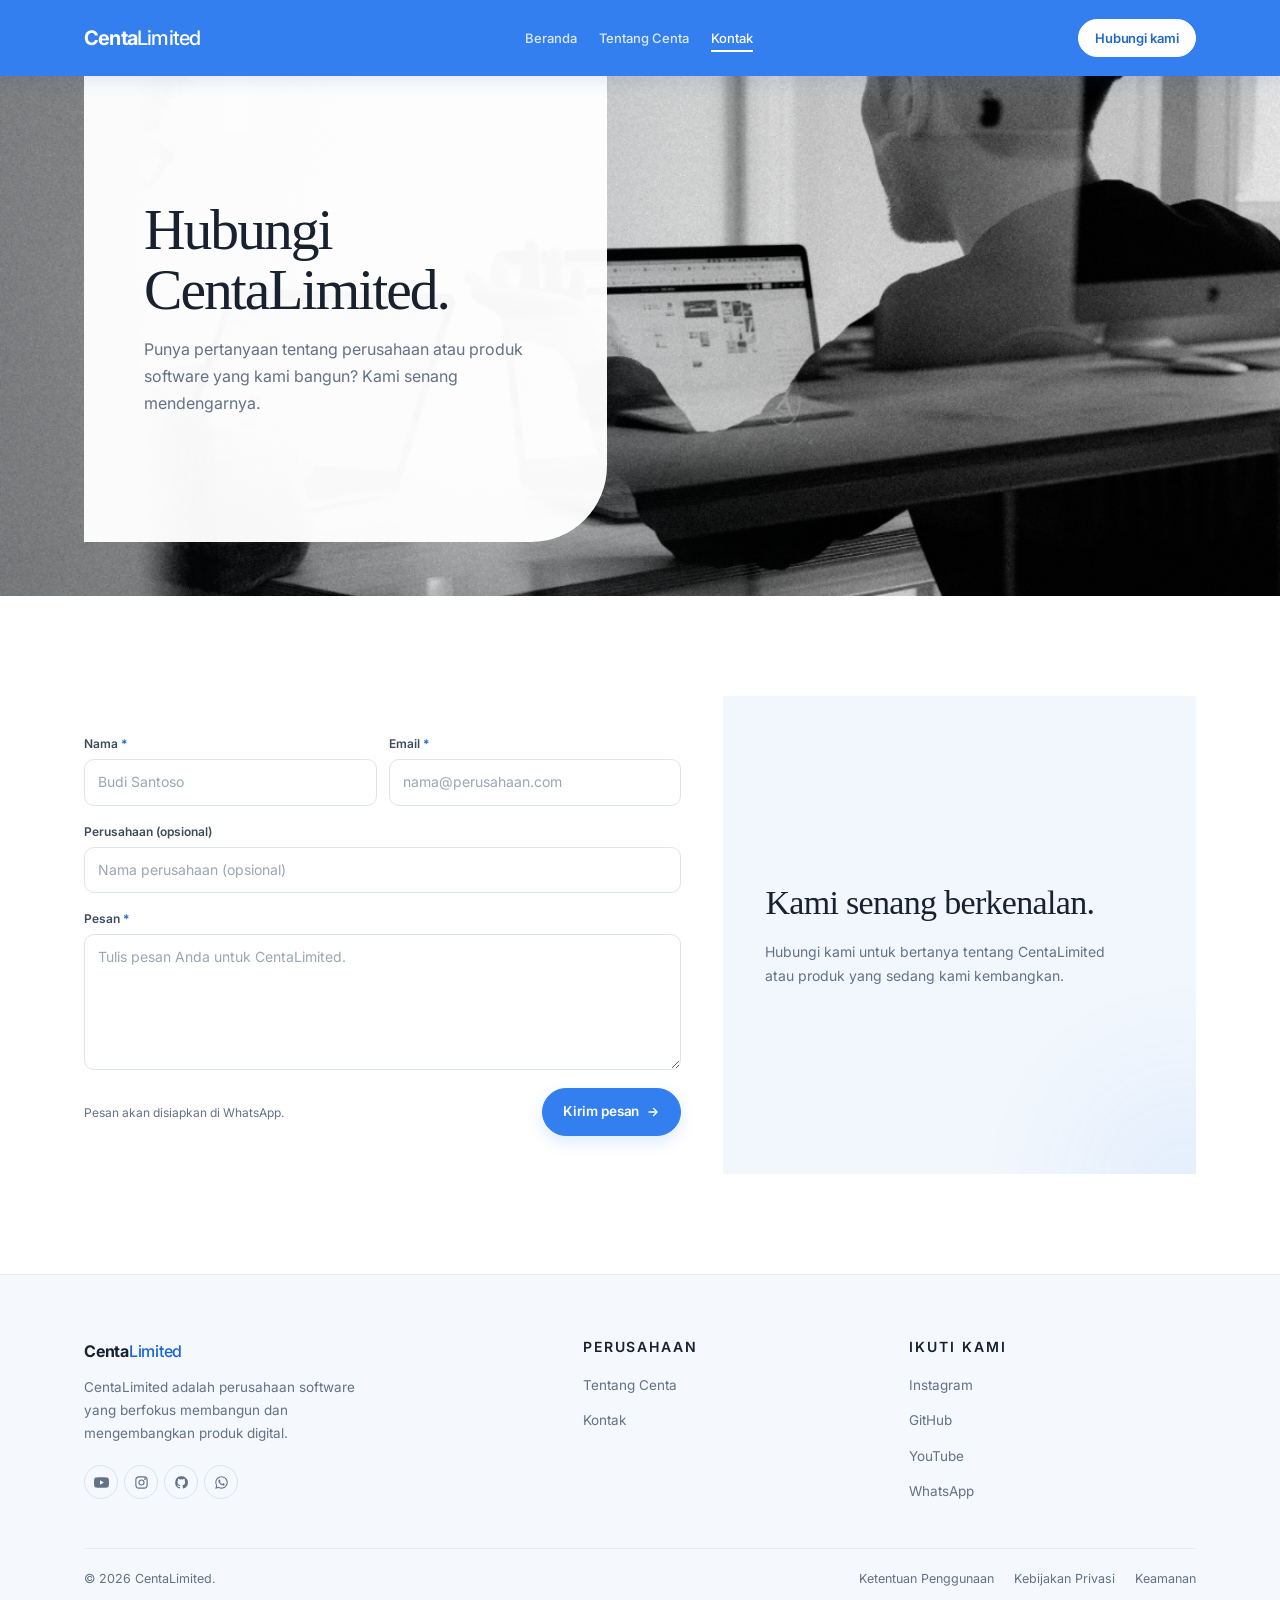
==== commit 9a539894: "Add files via upload" ====
--- a/contact.html
+++ b/contact.html
@@ -1,17 +1,17 @@
 <!DOCTYPE html>
 <html lang="id"><head>
   <meta charset="UTF-8"><meta name="viewport" content="width=device-width, initial-scale=1, viewport-fit=cover"><meta name="theme-color" content="#347ff0">
-  <meta name="description" content="Hubungi CentaLimited untuk bertanya tentang perusahaan, tim, atau produk software kami."><title>Kontak — CentaLimited</title>
+  <meta name="description" content="Hubungi CentaLimited untuk bertanya tentang perusahaan atau produk software kami."><title>Kontak — CentaLimited</title>
   <link rel="preconnect" href="https://fonts.googleapis.com"><link rel="preconnect" href="https://fonts.gstatic.com" crossorigin><link href="https://fonts.googleapis.com/css2?family=Inter:wght@400;500;600;700;800&family=JetBrains+Mono:wght@400;500&display=swap" rel="stylesheet"><link rel="stylesheet" href="css/styles.css">
 </head><body>
 <header class="site-header" id="siteHeader">
   <nav class="nav" aria-label="Navigasi utama">
     <a href="index.html" class="logo" aria-label="CentaLimited">Centa<span class="muted">Limited</span></a>
-    <ul class="nav-links" id="navLinks"><li><a href="index.html">Beranda</a></li><li><a href="why.html">Tentang Centa</a></li><li><a href="index.html#our-team">Tim</a></li><li><a href="contact.html" class="active" aria-current="page">Kontak</a></li></ul>
+    <ul class="nav-links" id="navLinks"><li><a href="index.html">Beranda</a></li><li><a href="why.html">Tentang Centa</a></li><li><a href="contact.html" class="active" aria-current="page">Kontak</a></li></ul>
     <div class="nav-actions"><a href="contact.html" class="btn btn-sm nav-contact">Hubungi kami</a><button class="burger" id="burger" type="button" aria-label="Buka menu" aria-expanded="false" aria-controls="mobileDrawer"><span></span></button></div>
   </nav>
 </header>
-<div class="mobile-drawer" id="mobileDrawer"><ul><li><a href="index.html">Beranda</a></li><li><a href="why.html">Tentang Centa</a></li><li><a href="index.html#our-team">Tim</a></li><li><a href="contact.html" aria-current="page">Kontak</a></li></ul><div class="drawer-cta"><a href="https://wa.me/6287867738173" target="_blank" rel="noopener noreferrer" class="btn btn-ghost btn-block">Hubungi kami</a></div></div>
+<div class="mobile-drawer" id="mobileDrawer"><ul><li><a href="index.html">Beranda</a></li><li><a href="why.html">Tentang Centa</a></li><li><a href="contact.html" aria-current="page">Kontak</a></li></ul><div class="drawer-cta"><a href="https://wa.me/6287867738173" target="_blank" rel="noopener noreferrer" class="btn btn-ghost btn-block">Hubungi kami</a></div></div>
 <main class="page-main content-page">
 <section class="page-feature-hero page-feature-contact">
   <div class="page-feature-art" aria-hidden="true"></div>
@@ -47,7 +47,7 @@
 
           <div class="form-field">
             <label for="contact-message">Pesan <span class="req">*</span></label>
-            <textarea id="contact-message" name="message" rows="5" placeholder="Tulis pesan Anda untuk tim Centa." required></textarea>
+            <textarea id="contact-message" name="message" rows="5" placeholder="Tulis pesan Anda untuk CentaLimited." required></textarea>
           </div>
 
           <div class="form-actions">
@@ -65,7 +65,7 @@
         <aside class="contact-side">
           <div class="contact-side-inner">
             <h3>Kami senang berkenalan.</h3>
-            <p>Hubungi kami untuk bertanya tentang CentaLimited, tim, atau produk yang sedang kami kembangkan.</p>
+            <p>Hubungi kami untuk bertanya tentang CentaLimited atau produk yang sedang kami kembangkan.</p>
 
           </div>
         </aside>
@@ -82,7 +82,7 @@
         </a>
         <p>CentaLimited adalah perusahaan software yang berfokus membangun dan mengembangkan produk digital.</p>
         <div class="socials">
-          <a href="https://www.youtube.com/@DevSecIndonesia" target="_blank" rel="noopener noreferrer" aria-label="YouTube">
+          <a href="https://www.youtube.com/@ElvanoRavel" target="_blank" rel="noopener noreferrer" aria-label="YouTube">
             <svg viewBox="0 0 24 24" fill="currentColor"><path d="M23.5 6.2a3 3 0 0 0-2.1-2.1C19.5 3.6 12 3.6 12 3.6s-7.5 0-9.4.5A3 3 0 0 0 .5 6.2C0 8.1 0 12 0 12s0 3.9.5 5.8a3 3 0 0 0 2.1 2.1c1.9.5 9.4.5 9.4.5s7.5 0 9.4-.5a3 3 0 0 0 2.1-2.1c.5-1.9.5-5.8.5-5.8s0-3.9-.5-5.8zM9.6 15.6V8.4l6.3 3.6-6.3 3.6z"/></svg>
           </a>
           <a href="https://instagram.com/centa.ltd" target="_blank" rel="noopener noreferrer" aria-label="Instagram">
@@ -101,7 +101,6 @@
         <h4>Perusahaan</h4>
         <ul>
           <li><a href="why.html">Tentang Centa</a></li>
-          <li><a href="index.html#our-team">Tim</a></li>
           <li><a href="contact.html">Kontak</a></li>
         </ul>
       </div>
@@ -111,7 +110,7 @@
         <ul>
           <li><a href="https://instagram.com/centa.ltd" target="_blank" rel="noopener noreferrer">Instagram</a></li>
           <li><a href="https://github.com/centalimited" target="_blank" rel="noopener noreferrer">GitHub</a></li>
-          <li><a href="https://www.youtube.com/@DevSecIndonesia" target="_blank" rel="noopener noreferrer">YouTube</a></li>
+          <li><a href="https://www.youtube.com/@ElvanoRavel" target="_blank" rel="noopener noreferrer">YouTube</a></li>
           <li><a href="https://wa.me/6287867738173" target="_blank" rel="noopener noreferrer">WhatsApp</a></li>
         </ul>
       </div>
--- a/css/styles.css
+++ b/css/styles.css
@@ -1670,7 +1670,8 @@
   pointer-events:none;
 }
 .hero-slide-one .hero-slide-image img{object-position:center 48%;}
-.hero-slide-two .hero-slide-image img{object-position:center 50%;}
+.hero-slide-two{background:#244c77;}
+.hero-slide-two::before{background:linear-gradient(90deg,rgba(16,32,51,.55),rgba(16,32,51,.12) 76%);}
 .hero-slide.is-active{visibility:visible;opacity:1;}
 .hero-slide[aria-hidden="true"]{pointer-events:none;}
 
@@ -1949,7 +1950,6 @@
 .page-feature-team .page-feature-art{
   background:
     linear-gradient(90deg,rgba(22,47,75,.02),rgba(22,47,75,.02)),
-    url("../images/yudiardata.jpg") center 28% / cover no-repeat,
     #7297ba;
 }
 .page-feature-team .page-feature-art::before,
